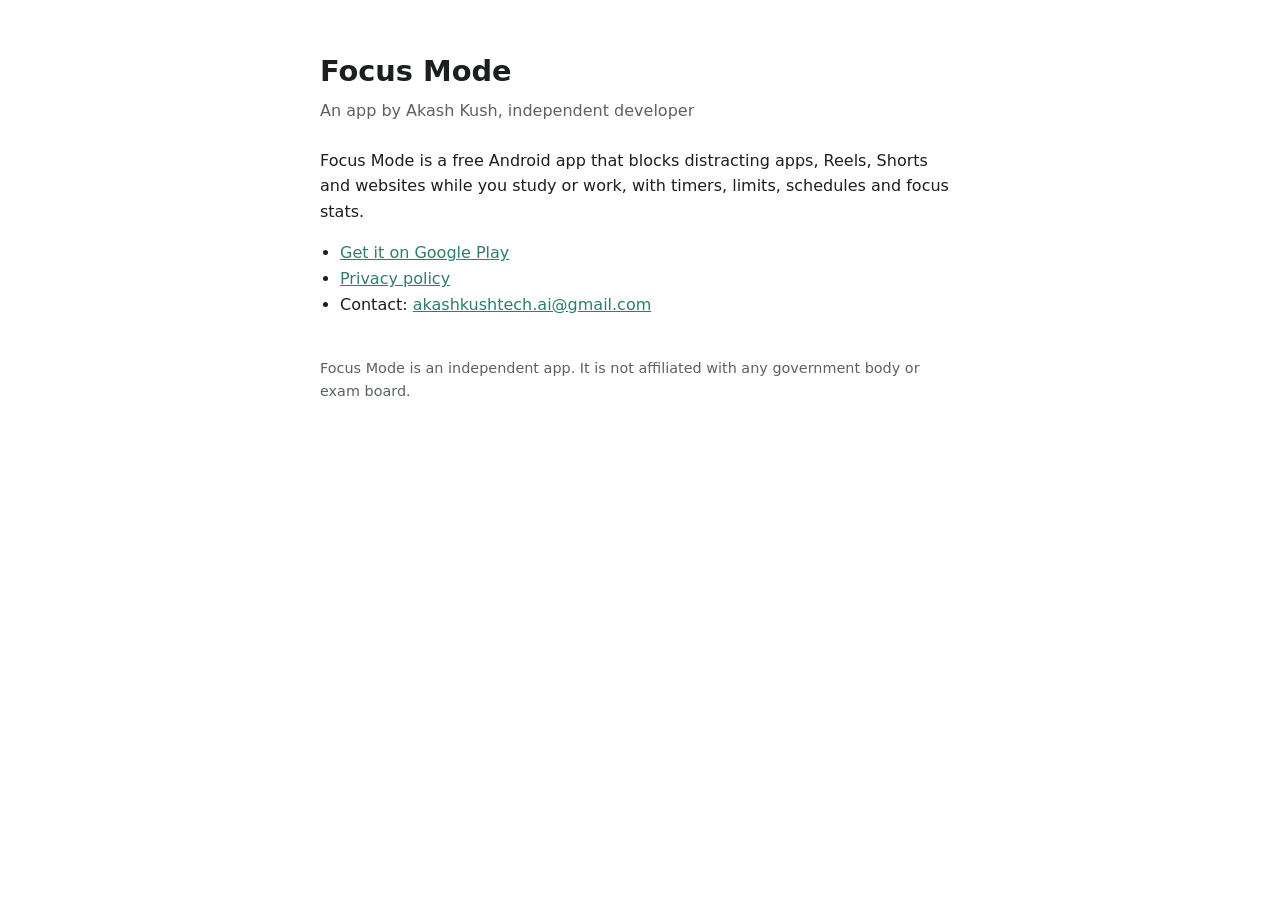
==== index.html @ f036441a "Developer site with app-ads.txt for AdMob Co-Authored-By: Claude Opus 5.5 <noreply@anthropic.com>" ====
<!doctype html>
<html lang="en">
<head>
  <meta charset="utf-8">
  <meta name="viewport" content="width=device-width, initial-scale=1">
  <title>Focus Mode by Akash Kush</title>
  <style>
    :root { color-scheme: light dark; --bg: #ffffff; --fg: #1b1f1e; --muted: #5a6361; --accent: #2f7d6d; }
    @media (prefers-color-scheme: dark) { :root { --bg: #111615; --fg: #e3e8e6; --muted: #9aa5a2; --accent: #84d6c3; } }
    body { margin: 0; background: var(--bg); color: var(--fg); font: 16px/1.6 system-ui, -apple-system, "Segoe UI", Roboto, sans-serif; }
    main { max-width: 640px; margin: 0 auto; padding: 48px 16px; }
    h1 { margin: 0 0 4px; font-size: 1.8rem; }
    p.by { margin: 0 0 24px; color: var(--muted); }
    a { color: var(--accent); }
    ul { padding-left: 20px; }
    footer { margin-top: 40px; font-size: 0.9rem; color: var(--muted); }
  </style>
</head>
<body>
  <main>
    <h1>Focus Mode</h1>
    <p class="by">An app by Akash Kush, independent developer</p>
    <p>Focus Mode is a free Android app that blocks distracting apps, Reels, Shorts and websites while you study or work, with timers, limits, schedules and focus stats.</p>
    <ul>
      <li><a href="https://play.google.com/store/apps/details?id=com.akashkush.focusmode">Get it on Google Play</a></li>
      <li><a href="https://tech-akashkush.github.io/focus-mode-privacy/">Privacy policy</a></li>
      <li>Contact: <a href="mailto:akashkushtech.ai@gmail.com">akashkushtech.ai@gmail.com</a></li>
    </ul>
    <footer>Focus Mode is an independent app. It is not affiliated with any government body or exam board.</footer>
  </main>
</body>
</html>
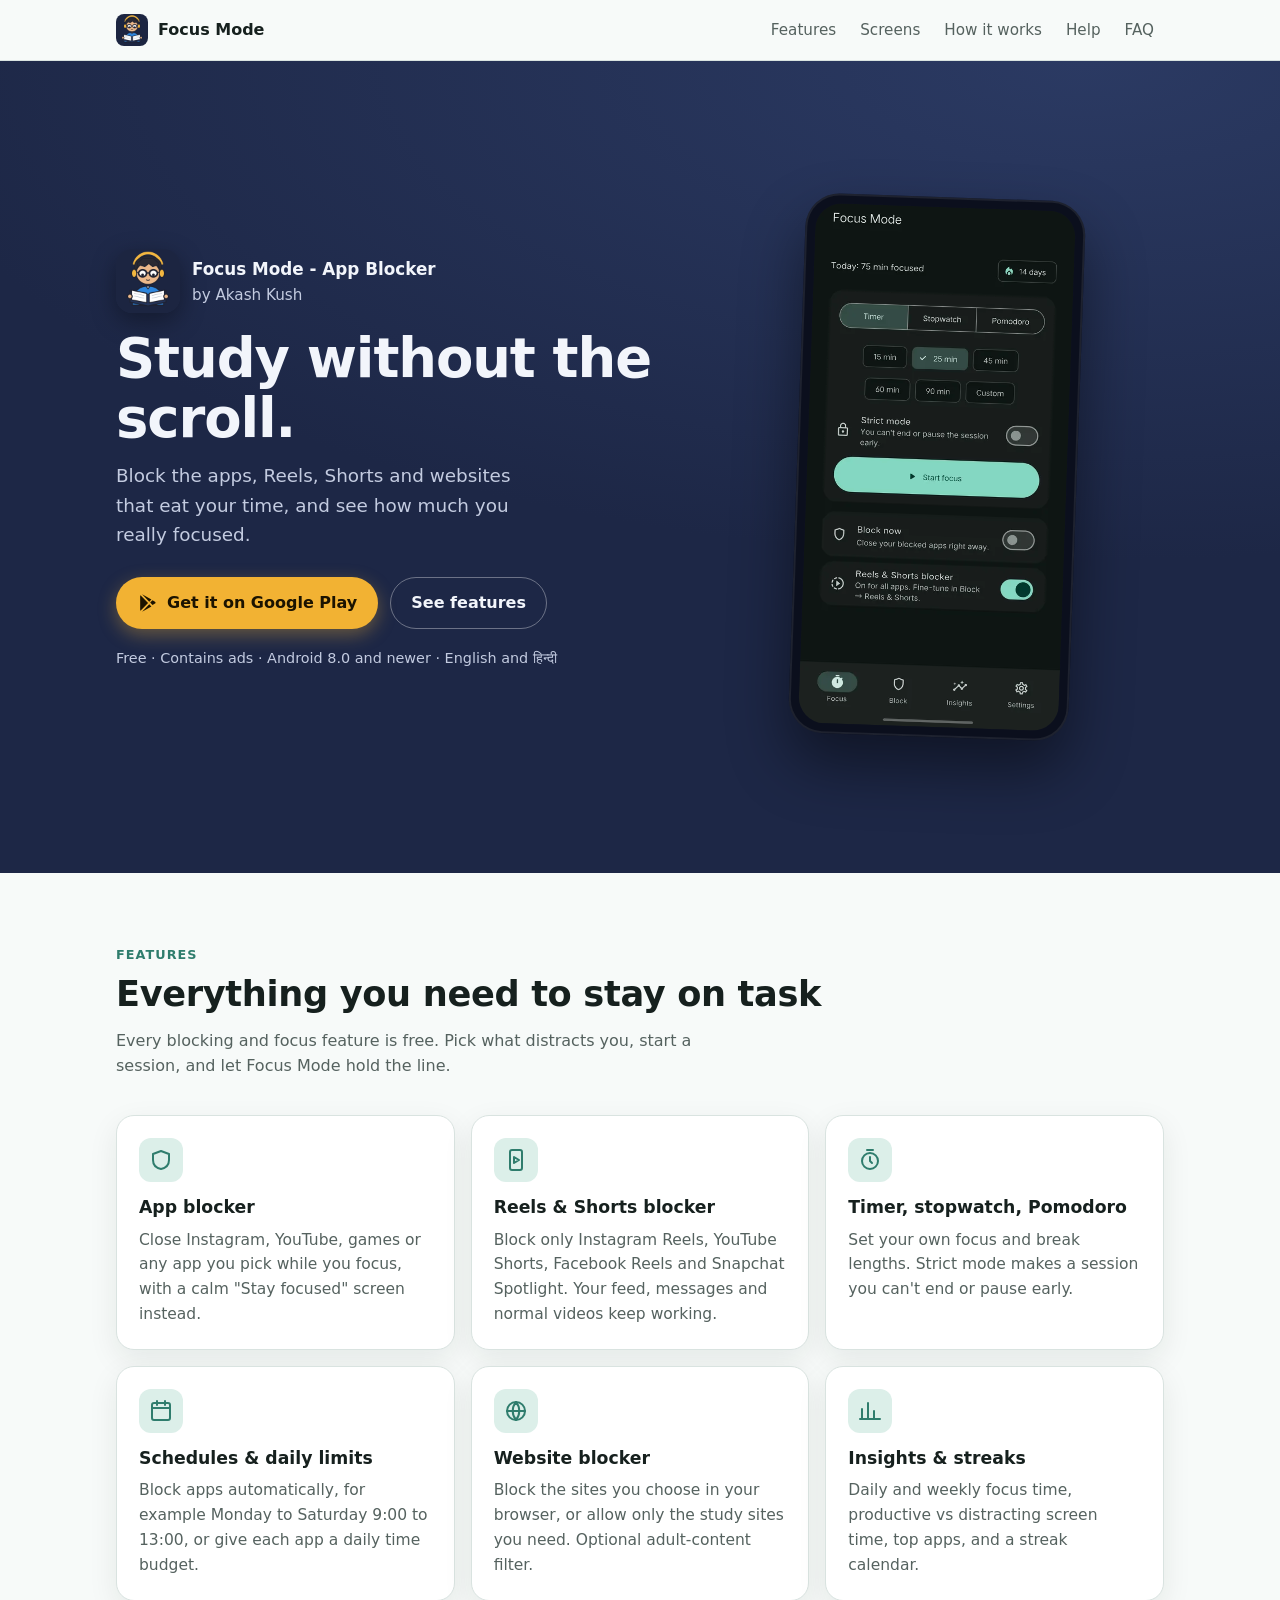
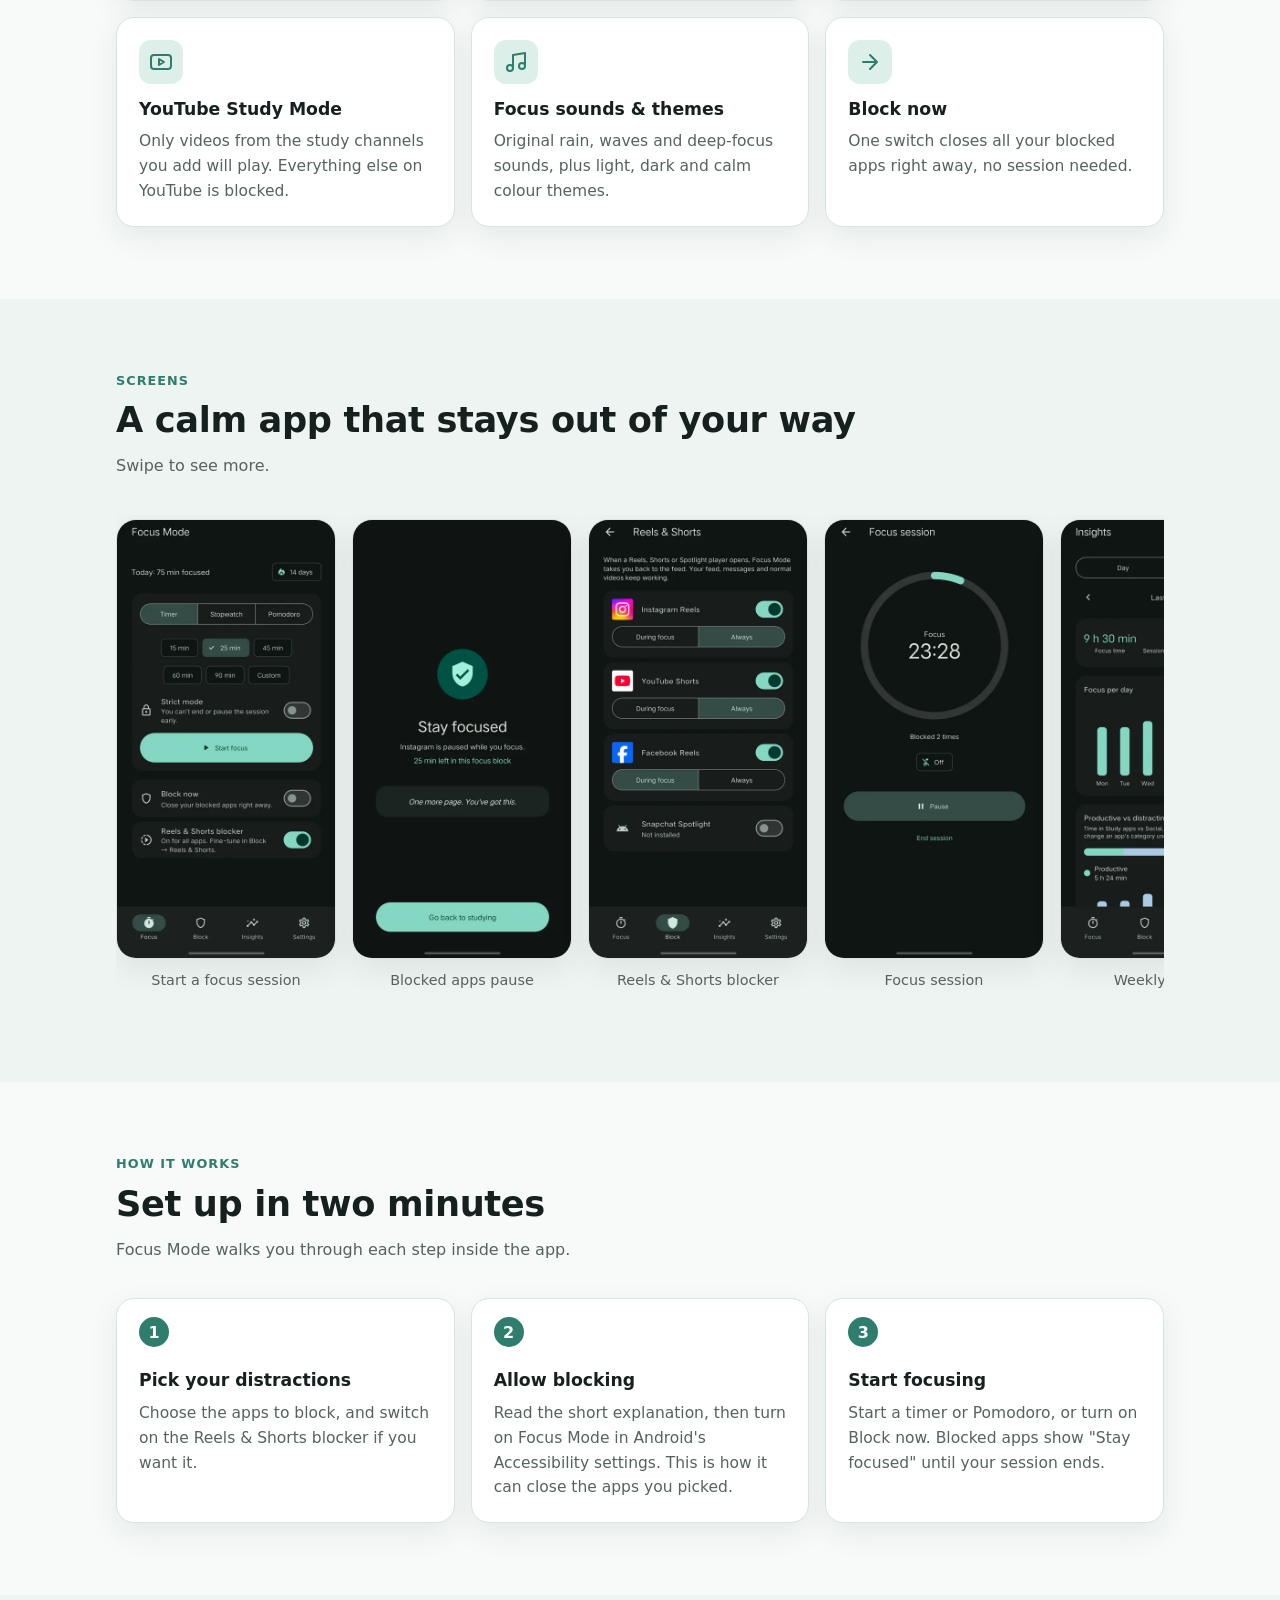
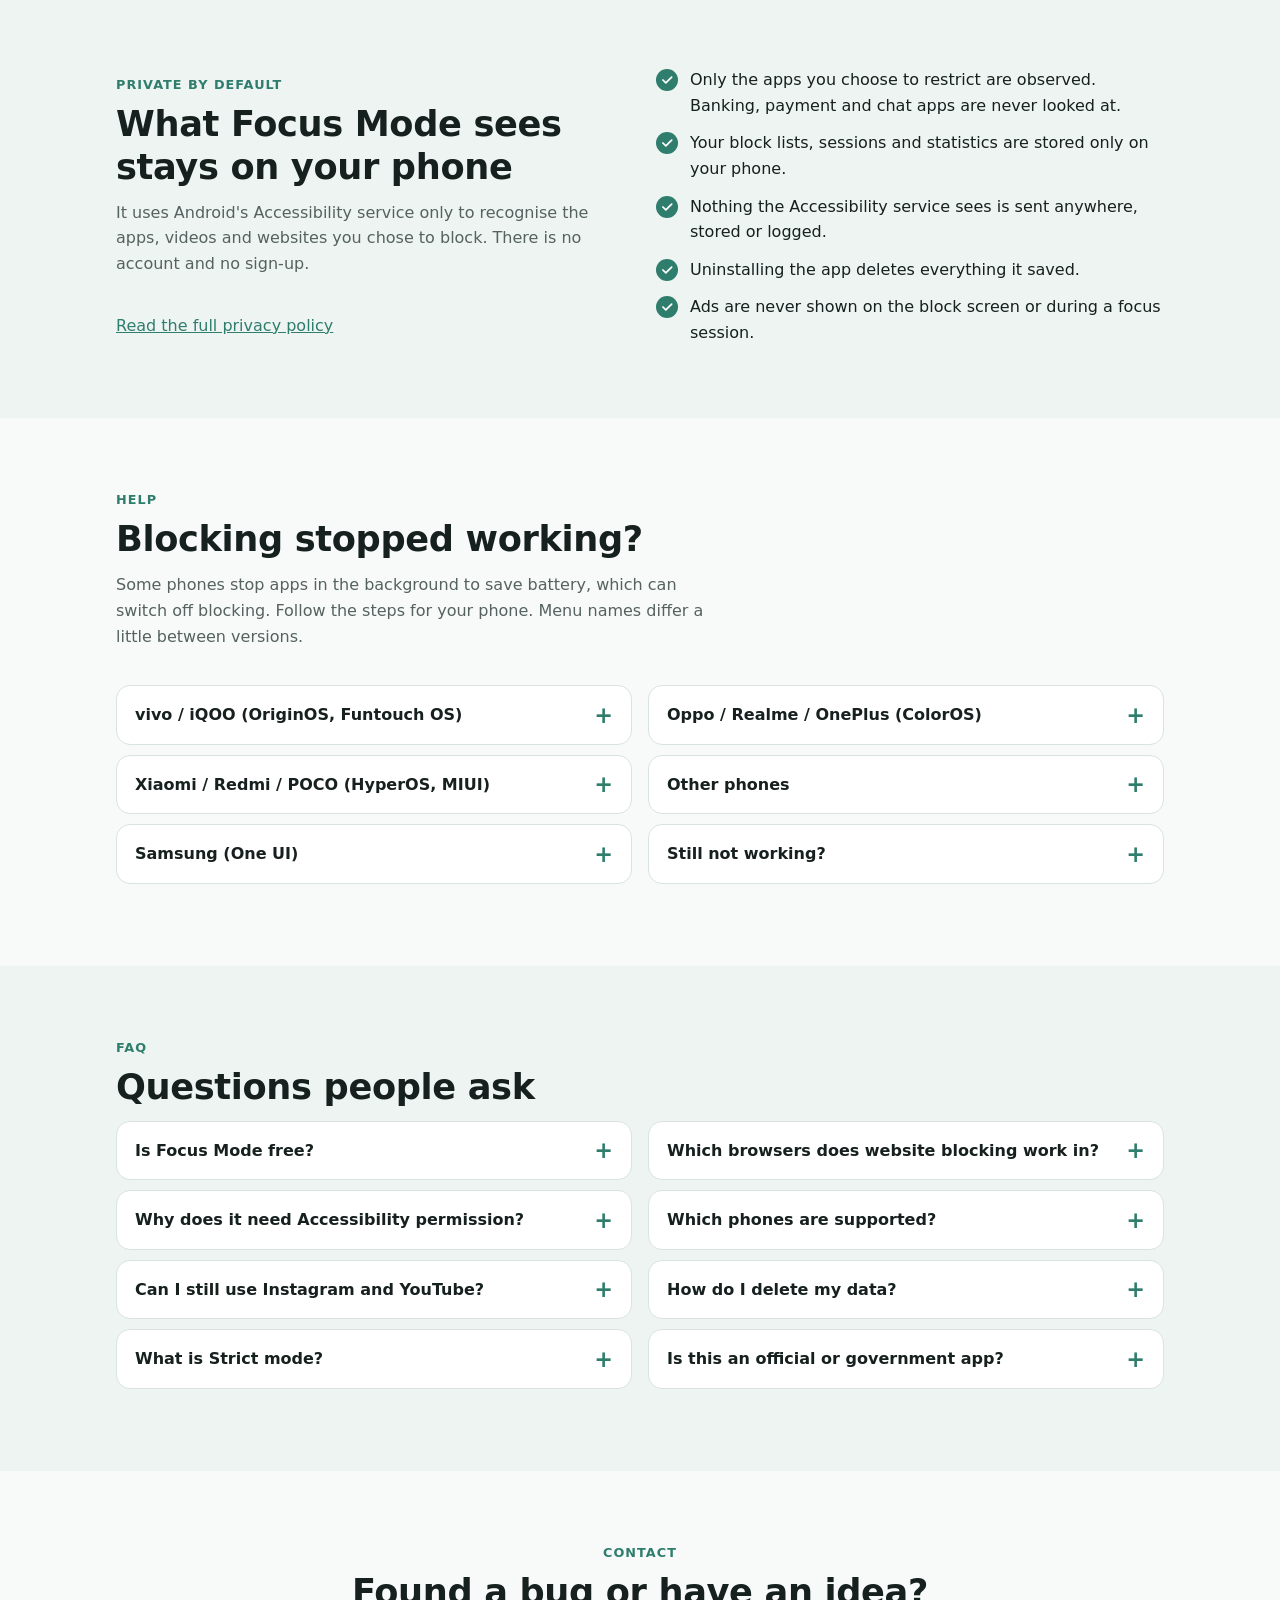
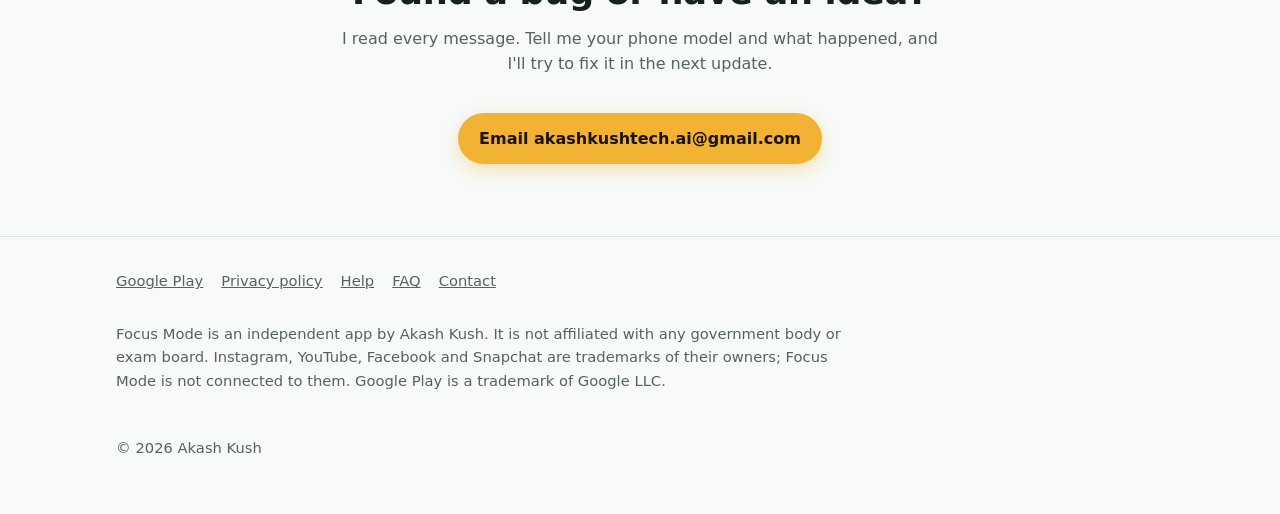
==== commit 9b7b8644: "Full Focus Mode website: features, screenshots, setup, help by phone brand, FAQ, contact, 404, sitem" ====
--- a/index.html
+++ b/index.html
@@ -3,30 +3,301 @@
 <head>
   <meta charset="utf-8">
   <meta name="viewport" content="width=device-width, initial-scale=1">
-  <title>Focus Mode by Akash Kush</title>
-  <style>
-    :root { color-scheme: light dark; --bg: #ffffff; --fg: #1b1f1e; --muted: #5a6361; --accent: #2f7d6d; }
-    @media (prefers-color-scheme: dark) { :root { --bg: #111615; --fg: #e3e8e6; --muted: #9aa5a2; --accent: #84d6c3; } }
-    body { margin: 0; background: var(--bg); color: var(--fg); font: 16px/1.6 system-ui, -apple-system, "Segoe UI", Roboto, sans-serif; }
-    main { max-width: 640px; margin: 0 auto; padding: 48px 16px; }
-    h1 { margin: 0 0 4px; font-size: 1.8rem; }
-    p.by { margin: 0 0 24px; color: var(--muted); }
-    a { color: var(--accent); }
-    ul { padding-left: 20px; }
-    footer { margin-top: 40px; font-size: 0.9rem; color: var(--muted); }
-  </style>
+  <title>Focus Mode - App Blocker | Study without the scroll</title>
+  <meta name="description" content="Focus Mode is a free Android app that blocks distracting apps, Reels, Shorts and websites while you study, with timers, Pomodoro, daily limits, schedules and focus stats.">
+  <meta name="theme-color" content="#1d2746">
+  <link rel="canonical" href="https://tech-akashkush.github.io/">
+  <link rel="icon" type="image/png" sizes="32x32" href="img/icon-32.png">
+  <link rel="icon" type="image/png" sizes="192x192" href="img/icon-192.png">
+  <link rel="apple-touch-icon" href="img/icon-192.png">
+  <meta property="og:type" content="website">
+  <meta property="og:title" content="Focus Mode - App Blocker">
+  <meta property="og:description" content="Block Reels, Shorts and distracting apps while you study. Free, with timers, limits and stats.">
+  <meta property="og:image" content="https://tech-akashkush.github.io/img/og.jpg">
+  <meta property="og:url" content="https://tech-akashkush.github.io/">
+  <meta name="twitter:card" content="summary_large_image">
+  <link rel="stylesheet" href="style.css">
+  <script type="application/ld+json">
+  {
+    "@context": "https://schema.org",
+    "@type": "SoftwareApplication",
+    "name": "Focus Mode - App Blocker",
+    "operatingSystem": "Android 8.0 or later",
+    "applicationCategory": "ProductivityApplication",
+    "offers": { "@type": "Offer", "price": "0", "priceCurrency": "INR" },
+    "author": { "@type": "Person", "name": "Akash Kush" },
+    "url": "https://play.google.com/store/apps/details?id=com.akashkush.focusmode"
+  }
+  </script>
 </head>
 <body>
-  <main>
-    <h1>Focus Mode</h1>
-    <p class="by">An app by Akash Kush, independent developer</p>
-    <p>Focus Mode is a free Android app that blocks distracting apps, Reels, Shorts and websites while you study or work, with timers, limits, schedules and focus stats.</p>
-    <ul>
-      <li><a href="https://play.google.com/store/apps/details?id=com.akashkush.focusmode">Get it on Google Play</a></li>
-      <li><a href="https://tech-akashkush.github.io/focus-mode-privacy/">Privacy policy</a></li>
-      <li>Contact: <a href="mailto:akashkushtech.ai@gmail.com">akashkushtech.ai@gmail.com</a></li>
-    </ul>
-    <footer>Focus Mode is an independent app. It is not affiliated with any government body or exam board.</footer>
+  <header class="site-header">
+    <div class="wrap">
+      <a class="brand" href="#top"><img src="img/icon-96.png" alt="" width="32" height="32">Focus Mode</a>
+      <nav class="nav" aria-label="Main">
+        <a href="#features">Features</a>
+        <a href="#screens">Screens</a>
+        <a href="#how">How it works</a>
+        <a href="#help">Help</a>
+        <a href="#faq">FAQ</a>
+      </nav>
+    </div>
+  </header>
+
+  <main id="top">
+    <section class="hero">
+      <div class="wrap">
+        <div>
+          <div class="app-id">
+            <img src="img/icon-192.png" alt="Focus Mode app icon" width="64" height="64">
+            <span><strong>Focus Mode - App Blocker</strong>by Akash Kush</span>
+          </div>
+          <h1>Study without the scroll.</h1>
+          <p class="lead">Block the apps, Reels, Shorts and websites that eat your time, and see how much you really focused.</p>
+          <div class="cta">
+            <a class="btn btn-play" href="https://play.google.com/store/apps/details?id=com.akashkush.focusmode">
+              <svg viewBox="0 0 24 24" aria-hidden="true"><path fill="currentColor" d="M4.2 2.6c-.3.3-.4.7-.4 1.2v16.4c0 .5.1.9.4 1.2l9.1-9.4-9.1-9.4zm10.5 10.8 2.6 2.7-11.2 6.4 8.6-9.1zm0-2.8L6.1 1.5l11.2 6.4-2.6 2.7zm3.9-1.9 3 1.7c.9.5.9 1.8 0 2.3l-3 1.7-2.8-2.9 2.8-2.8z"/></svg>
+              Get it on Google Play
+            </a>
+            <a class="btn btn-ghost" href="#features">See features</a>
+          </div>
+          <p class="meta">Free · Contains ads · Android 8.0 and newer · English and हिन्दी</p>
+        </div>
+        <div class="phone">
+          <img src="img/01_home.webp" alt="Focus Mode home screen with timer, strict mode and Reels blocker" width="480" height="960">
+        </div>
+      </div>
+    </section>
+
+    <section id="features">
+      <div class="wrap">
+        <p class="eyebrow">Features</p>
+        <h2>Everything you need to stay on task</h2>
+        <p class="section-intro">Every blocking and focus feature is free. Pick what distracts you, start a session, and let Focus Mode hold the line.</p>
+        <div class="grid">
+          <article class="card">
+            <div class="icon-badge"><svg viewBox="0 0 24 24" fill="none" stroke="currentColor" stroke-width="2" stroke-linecap="round" stroke-linejoin="round" aria-hidden="true"><path d="M12 3l8 3v6c0 5-3.5 8-8 9-4.5-1-8-4-8-9V6z"/></svg></div>
+            <h3>App blocker</h3>
+            <p>Close Instagram, YouTube, games or any app you pick while you focus, with a calm "Stay focused" screen instead.</p>
+          </article>
+          <article class="card">
+            <div class="icon-badge"><svg viewBox="0 0 24 24" fill="none" stroke="currentColor" stroke-width="2" stroke-linecap="round" stroke-linejoin="round" aria-hidden="true"><rect x="6" y="2" width="12" height="20" rx="2"/><path d="M10 9l5 3-5 3z"/></svg></div>
+            <h3>Reels &amp; Shorts blocker</h3>
+            <p>Block only Instagram Reels, YouTube Shorts, Facebook Reels and Snapchat Spotlight. Your feed, messages and normal videos keep working.</p>
+          </article>
+          <article class="card">
+            <div class="icon-badge"><svg viewBox="0 0 24 24" fill="none" stroke="currentColor" stroke-width="2" stroke-linecap="round" stroke-linejoin="round" aria-hidden="true"><circle cx="12" cy="13" r="8"/><path d="M12 9v4l2 2M9 2h6"/></svg></div>
+            <h3>Timer, stopwatch, Pomodoro</h3>
+            <p>Set your own focus and break lengths. Strict mode makes a session you can't end or pause early.</p>
+          </article>
+          <article class="card">
+            <div class="icon-badge"><svg viewBox="0 0 24 24" fill="none" stroke="currentColor" stroke-width="2" stroke-linecap="round" stroke-linejoin="round" aria-hidden="true"><rect x="3" y="4" width="18" height="17" rx="2"/><path d="M3 9h18M8 2v4M16 2v4"/></svg></div>
+            <h3>Schedules &amp; daily limits</h3>
+            <p>Block apps automatically, for example Monday to Saturday 9:00 to 13:00, or give each app a daily time budget.</p>
+          </article>
+          <article class="card">
+            <div class="icon-badge"><svg viewBox="0 0 24 24" fill="none" stroke="currentColor" stroke-width="2" stroke-linecap="round" stroke-linejoin="round" aria-hidden="true"><circle cx="12" cy="12" r="9"/><path d="M3 12h18M12 3a14 14 0 010 18M12 3a14 14 0 000 18"/></svg></div>
+            <h3>Website blocker</h3>
+            <p>Block the sites you choose in your browser, or allow only the study sites you need. Optional adult-content filter.</p>
+          </article>
+          <article class="card">
+            <div class="icon-badge"><svg viewBox="0 0 24 24" fill="none" stroke="currentColor" stroke-width="2" stroke-linecap="round" stroke-linejoin="round" aria-hidden="true"><path d="M4 20V10M10 20V4M16 20v-8M22 20H2"/></svg></div>
+            <h3>Insights &amp; streaks</h3>
+            <p>Daily and weekly focus time, productive vs distracting screen time, top apps, and a streak calendar.</p>
+          </article>
+          <article class="card">
+            <div class="icon-badge"><svg viewBox="0 0 24 24" fill="none" stroke="currentColor" stroke-width="2" stroke-linecap="round" stroke-linejoin="round" aria-hidden="true"><rect x="2" y="5" width="20" height="14" rx="3"/><path d="M10 9l5 3-5 3z"/></svg></div>
+            <h3>YouTube Study Mode</h3>
+            <p>Only videos from the study channels you add will play. Everything else on YouTube is blocked.</p>
+          </article>
+          <article class="card">
+            <div class="icon-badge"><svg viewBox="0 0 24 24" fill="none" stroke="currentColor" stroke-width="2" stroke-linecap="round" stroke-linejoin="round" aria-hidden="true"><path d="M9 18V5l12-2v13"/><circle cx="6" cy="18" r="3"/><circle cx="18" cy="16" r="3"/></svg></div>
+            <h3>Focus sounds &amp; themes</h3>
+            <p>Original rain, waves and deep-focus sounds, plus light, dark and calm colour themes.</p>
+          </article>
+          <article class="card">
+            <div class="icon-badge"><svg viewBox="0 0 24 24" fill="none" stroke="currentColor" stroke-width="2" stroke-linecap="round" stroke-linejoin="round" aria-hidden="true"><path d="M5 12h14M12 5l7 7-7 7"/></svg></div>
+            <h3>Block now</h3>
+            <p>One switch closes all your blocked apps right away, no session needed.</p>
+          </article>
+        </div>
+      </div>
+    </section>
+
+    <section id="screens" class="alt">
+      <div class="wrap">
+        <p class="eyebrow">Screens</p>
+        <h2>A calm app that stays out of your way</h2>
+        <p class="section-intro">Swipe to see more.</p>
+        <div class="shots" tabindex="0" aria-label="App screenshots">
+          <figure><img src="img/01_home.webp" alt="Home screen" loading="lazy" width="480" height="960"><figcaption>Start a focus session</figcaption></figure>
+          <figure><img src="img/02_blocked.webp" alt="Stay focused block screen" loading="lazy" width="480" height="960"><figcaption>Blocked apps pause</figcaption></figure>
+          <figure><img src="img/03_reels.webp" alt="Reels and Shorts settings" loading="lazy" width="480" height="960"><figcaption>Reels &amp; Shorts blocker</figcaption></figure>
+          <figure><img src="img/04_session.webp" alt="Focus session countdown" loading="lazy" width="480" height="960"><figcaption>Focus session</figcaption></figure>
+          <figure><img src="img/05_insights_week.webp" alt="Weekly insights" loading="lazy" width="480" height="960"><figcaption>Weekly insights</figcaption></figure>
+          <figure><img src="img/06_insights_day.webp" alt="Daily insights" loading="lazy" width="480" height="960"><figcaption>Where your time goes</figcaption></figure>
+          <figure><img src="img/07_history.webp" alt="Session history and streak" loading="lazy" width="480" height="960"><figcaption>Streaks &amp; history</figcaption></figure>
+          <figure><img src="img/08_schedules.webp" alt="Weekly schedules" loading="lazy" width="480" height="960"><figcaption>Schedules</figcaption></figure>
+        </div>
+      </div>
+    </section>
+
+    <section id="how">
+      <div class="wrap">
+        <p class="eyebrow">How it works</p>
+        <h2>Set up in two minutes</h2>
+        <p class="section-intro">Focus Mode walks you through each step inside the app.</p>
+        <div class="steps">
+          <div class="card step"><h3>Pick your distractions</h3><p>Choose the apps to block, and switch on the Reels &amp; Shorts blocker if you want it.</p></div>
+          <div class="card step"><h3>Allow blocking</h3><p>Read the short explanation, then turn on Focus Mode in Android's Accessibility settings. This is how it can close the apps you picked.</p></div>
+          <div class="card step"><h3>Start focusing</h3><p>Start a timer or Pomodoro, or turn on Block now. Blocked apps show "Stay focused" until your session ends.</p></div>
+        </div>
+      </div>
+    </section>
+
+    <section class="alt" id="privacy">
+      <div class="wrap privacy-band">
+        <div>
+          <p class="eyebrow">Private by default</p>
+          <h2>What Focus Mode sees stays on your phone</h2>
+          <p class="section-intro">It uses Android's Accessibility service only to recognise the apps, videos and websites you chose to block. There is no account and no sign-up.</p>
+          <a href="https://tech-akashkush.github.io/focus-mode-privacy/">Read the full privacy policy</a>
+        </div>
+        <ul class="checks">
+          <li>Only the apps you choose to restrict are observed. Banking, payment and chat apps are never looked at.</li>
+          <li>Your block lists, sessions and statistics are stored only on your phone.</li>
+          <li>Nothing the Accessibility service sees is sent anywhere, stored or logged.</li>
+          <li>Uninstalling the app deletes everything it saved.</li>
+          <li>Ads are never shown on the block screen or during a focus session.</li>
+        </ul>
+      </div>
+    </section>
+
+    <section id="help">
+      <div class="wrap">
+        <p class="eyebrow">Help</p>
+        <h2>Blocking stopped working?</h2>
+        <p class="section-intro">Some phones stop apps in the background to save battery, which can switch off blocking. Follow the steps for your phone. Menu names differ a little between versions.</p>
+        <div class="two-col">
+          <div>
+            <details>
+              <summary>vivo / iQOO (OriginOS, Funtouch OS)</summary>
+              <div class="body"><ol>
+                <li>In Battery, open Background power consumption management and allow Focus Mode.</li>
+                <li>Turn on Autostart for Focus Mode (i Manager or Permissions).</li>
+                <li>Open Recent apps and lock Focus Mode.</li>
+              </ol></div>
+            </details>
+            <details>
+              <summary>Xiaomi / Redmi / POCO (HyperOS, MIUI)</summary>
+              <div class="body"><ol>
+                <li>Turn on Autostart for Focus Mode.</li>
+                <li>In Focus Mode's app settings, set Battery saver to "No restrictions".</li>
+                <li>Open Recent apps, then hold Focus Mode and lock it.</li>
+              </ol></div>
+            </details>
+            <details>
+              <summary>Samsung (One UI)</summary>
+              <div class="body"><ol>
+                <li>In Focus Mode's app settings, set Battery to "Unrestricted".</li>
+                <li>In Battery and device care, make sure Focus Mode isn't in Sleeping apps or Deep sleeping apps.</li>
+              </ol></div>
+            </details>
+          </div>
+          <div>
+            <details>
+              <summary>Oppo / Realme / OnePlus (ColorOS)</summary>
+              <div class="body"><ol>
+                <li>Allow Auto launch (Auto startup) for Focus Mode.</li>
+                <li>In Battery, allow background activity for Focus Mode.</li>
+                <li>Open Recent apps and lock Focus Mode.</li>
+              </ol></div>
+            </details>
+            <details>
+              <summary>Other phones</summary>
+              <div class="body"><ol>
+                <li>In Focus Mode's app settings, set Battery to "Unrestricted" or "Don't optimize".</li>
+                <li>If your phone has an autostart or background app manager, allow Focus Mode there.</li>
+              </ol></div>
+            </details>
+            <details>
+              <summary>Still not working?</summary>
+              <div class="body"><p>Open Focus Mode → Settings → Permissions. If Accessibility shows as off or stopped, switch Focus Mode off and on again in Android's Accessibility settings. If it still doesn't work, <a href="mailto:akashkushtech.ai@gmail.com?subject=Focus%20Mode%20help">email me</a> with your phone model and Android version.</p></div>
+            </details>
+          </div>
+        </div>
+      </div>
+    </section>
+
+    <section id="faq" class="alt">
+      <div class="wrap">
+        <p class="eyebrow">FAQ</p>
+        <h2>Questions people ask</h2>
+        <div class="two-col">
+          <div>
+            <details>
+              <summary>Is Focus Mode free?</summary>
+              <div class="body"><p>Yes. Every blocking and focus feature is free. Small ads keep it that way, and they never appear while you focus or on the block screen. Extra colour themes and sounds can be unlocked for 7 days by watching an optional short ad.</p></div>
+            </details>
+            <details>
+              <summary>Why does it need Accessibility permission?</summary>
+              <div class="body"><p>Android only lets an app close other apps, Reels or websites through the Accessibility service. Focus Mode uses it only for the apps you choose to block, and nothing it sees leaves your phone. The app explains this on a full screen before asking.</p></div>
+            </details>
+            <details>
+              <summary>Can I still use Instagram and YouTube?</summary>
+              <div class="body"><p>Yes. With the Reels &amp; Shorts blocker, only the short-video player is blocked. Your feed, messages and normal videos keep working. You can also block a whole app only during your focus sessions.</p></div>
+            </details>
+            <details>
+              <summary>What is Strict mode?</summary>
+              <div class="body"><p>A strict session can't be ended or paused early, so you can't give in to a distraction halfway. Use it on days you really need it.</p></div>
+            </details>
+          </div>
+          <div>
+            <details>
+              <summary>Which browsers does website blocking work in?</summary>
+              <div class="body"><p>It is tested in Chrome and also supports other popular Android browsers. If a site isn't blocked in your browser, please let me know.</p></div>
+            </details>
+            <details>
+              <summary>Which phones are supported?</summary>
+              <div class="body"><p>Android phones with Android 8.0 or newer. There is no iPhone version.</p></div>
+            </details>
+            <details>
+              <summary>How do I delete my data?</summary>
+              <div class="body"><p>Everything is stored on your phone only. Uninstalling Focus Mode deletes all of it. There is no account to close.</p></div>
+            </details>
+            <details>
+              <summary>Is this an official or government app?</summary>
+              <div class="body"><p>No. Focus Mode is an independent app made by Akash Kush. It is not affiliated with any government body, exam board or other organisation, and it does not provide government or exam information.</p></div>
+            </details>
+          </div>
+        </div>
+      </div>
+    </section>
+
+    <section class="contact" id="contact">
+      <div class="wrap">
+        <p class="eyebrow">Contact</p>
+        <h2>Found a bug or have an idea?</h2>
+        <p class="section-intro">I read every message. Tell me your phone model and what happened, and I'll try to fix it in the next update.</p>
+        <div class="cta" style="justify-content:center">
+          <a class="btn btn-play" href="mailto:akashkushtech.ai@gmail.com?subject=Focus%20Mode">Email akashkushtech.ai@gmail.com</a>
+        </div>
+      </div>
+    </section>
   </main>
+
+  <footer class="site-footer">
+    <div class="wrap">
+      <nav aria-label="Footer">
+        <a href="https://play.google.com/store/apps/details?id=com.akashkush.focusmode">Google Play</a>
+        <a href="https://tech-akashkush.github.io/focus-mode-privacy/">Privacy policy</a>
+        <a href="#help">Help</a>
+        <a href="#faq">FAQ</a>
+        <a href="mailto:akashkushtech.ai@gmail.com">Contact</a>
+      </nav>
+      <p class="disclaimer">Focus Mode is an independent app by Akash Kush. It is not affiliated with any government body or exam board. Instagram, YouTube, Facebook and Snapchat are trademarks of their owners; Focus Mode is not connected to them. Google Play is a trademark of Google LLC.</p>
+      <p>© 2026 Akash Kush</p>
+    </div>
+  </footer>
 </body>
 </html>
--- a/style.css
+++ b/style.css
@@ -0,0 +1,182 @@
+:root {
+  --bg: #f7faf9;
+  --surface: #ffffff;
+  --surface-2: #eef4f2;
+  --fg: #16201e;
+  --muted: #55625f;
+  --line: #d9e3e0;
+  --accent: #2f7d6d;
+  --accent-ink: #ffffff;
+  --accent-soft: #dcefe9;
+  --hero-1: #1d2746;
+  --hero-2: #2b3a63;
+  --hero-fg: #f2f5fb;
+  --hero-muted: #c3cbe0;
+  --gold: #f2b233;
+  --radius: 18px;
+  --shadow: 0 10px 30px rgba(16, 32, 30, 0.08);
+}
+
+@media (prefers-color-scheme: dark) {
+  :root {
+    --bg: #0f1413;
+    --surface: #161d1b;
+    --surface-2: #1c2523;
+    --fg: #e4ebe9;
+    --muted: #9caba7;
+    --line: #2a3532;
+    --accent: #84d6c3;
+    --accent-ink: #062a22;
+    --accent-soft: #1f3a34;
+    --hero-1: #121a33;
+    --hero-2: #1d2746;
+    --shadow: 0 10px 30px rgba(0, 0, 0, 0.35);
+  }
+}
+
+* { box-sizing: border-box; }
+html { scroll-behavior: smooth; scroll-padding-top: 72px; }
+body {
+  margin: 0;
+  background: var(--bg);
+  color: var(--fg);
+  font: 16px/1.6 "Inter", system-ui, -apple-system, "Segoe UI", Roboto, "Noto Sans", "Noto Sans Devanagari", sans-serif;
+  -webkit-font-smoothing: antialiased;
+}
+img { max-width: 100%; height: auto; display: block; }
+a { color: var(--accent); }
+.wrap { max-width: 1080px; margin: 0 auto; padding: 0 16px; }
+
+/* Header */
+.site-header {
+  position: sticky; top: 0; z-index: 10;
+  background: color-mix(in srgb, var(--bg) 88%, transparent);
+  backdrop-filter: saturate(160%) blur(10px);
+  border-bottom: 1px solid var(--line);
+}
+.site-header .wrap { display: flex; align-items: center; gap: 16px; height: 60px; }
+.brand { display: flex; align-items: center; gap: 10px; font-weight: 700; color: var(--fg); text-decoration: none; }
+.brand img { width: 32px; height: 32px; border-radius: 8px; }
+.nav { margin-left: auto; display: flex; gap: 4px; }
+.nav a { color: var(--muted); text-decoration: none; padding: 8px 10px; border-radius: 10px; font-size: 0.95rem; }
+.nav a:hover { color: var(--fg); background: var(--surface-2); }
+@media (max-width: 760px) { .nav { display: none; } }
+
+/* Buttons */
+.btn {
+  display: inline-flex; align-items: center; gap: 10px;
+  padding: 12px 20px; border-radius: 999px; font-weight: 600; text-decoration: none;
+  border: 1px solid transparent; transition: transform .15s ease, box-shadow .15s ease;
+}
+.btn:hover { transform: translateY(-1px); }
+.btn-play { background: var(--gold); color: #1b1300; box-shadow: 0 6px 18px rgba(242, 178, 51, 0.35); }
+.btn-ghost { color: var(--hero-fg); border-color: rgba(255,255,255,.35); }
+.btn svg { width: 20px; height: 20px; flex: none; }
+
+/* Hero */
+.hero {
+  background: radial-gradient(1200px 500px at 85% 0%, var(--hero-2), var(--hero-1));
+  color: var(--hero-fg);
+  overflow: hidden;
+}
+.hero .wrap { display: grid; grid-template-columns: 1.1fr 0.9fr; gap: 40px; align-items: center; padding-top: 64px; padding-bottom: 64px; }
+.hero h1 { font-size: clamp(2.2rem, 5vw, 3.4rem); line-height: 1.1; margin: 16px 0 12px; letter-spacing: -0.02em; }
+.hero p.lead { font-size: 1.15rem; color: var(--hero-muted); margin: 0 0 28px; max-width: 34ch; }
+.hero .app-id { display: flex; align-items: center; gap: 12px; }
+.hero .app-id img { width: 64px; height: 64px; border-radius: 16px; box-shadow: 0 8px 24px rgba(0,0,0,.35); }
+.hero .app-id span { font-size: .95rem; color: var(--hero-muted); }
+.hero .app-id strong { display: block; color: var(--hero-fg); font-size: 1.05rem; }
+.cta { display: flex; flex-wrap: wrap; gap: 12px; }
+.meta { margin-top: 18px; font-size: .9rem; color: var(--hero-muted); }
+.phone {
+  justify-self: center; width: min(280px, 70vw); border-radius: 34px; padding: 10px;
+  background: #0b0f1d; box-shadow: 0 30px 60px rgba(0,0,0,.45), inset 0 0 0 2px rgba(255,255,255,.08);
+  transform: rotate(2deg);
+}
+.phone img { border-radius: 26px; }
+@media (max-width: 760px) {
+  .hero .wrap { grid-template-columns: 1fr; padding-top: 40px; padding-bottom: 48px; }
+  .phone { transform: none; width: min(240px, 66vw); }
+}
+
+/* Sections */
+section { padding: 72px 0; }
+section.alt { background: var(--surface-2); }
+.eyebrow { color: var(--accent); font-weight: 700; letter-spacing: .08em; text-transform: uppercase; font-size: .8rem; margin: 0 0 8px; }
+h2 { font-size: clamp(1.6rem, 3.4vw, 2.2rem); line-height: 1.2; margin: 0 0 12px; letter-spacing: -0.01em; }
+.section-intro { color: var(--muted); max-width: 60ch; margin: 0 0 36px; }
+
+.grid { display: grid; gap: 16px; grid-template-columns: repeat(3, 1fr); }
+@media (max-width: 900px) { .grid { grid-template-columns: repeat(2, 1fr); } }
+@media (max-width: 560px) { .grid { grid-template-columns: 1fr; } }
+.card {
+  background: var(--surface); border: 1px solid var(--line); border-radius: var(--radius);
+  padding: 22px; box-shadow: var(--shadow);
+}
+.card h3 { margin: 12px 0 6px; font-size: 1.08rem; }
+.card p { margin: 0; color: var(--muted); font-size: .97rem; }
+.icon-badge {
+  width: 44px; height: 44px; border-radius: 12px; display: grid; place-items: center;
+  background: var(--accent-soft); color: var(--accent);
+}
+.icon-badge svg { width: 24px; height: 24px; }
+
+/* Screenshots */
+.shots {
+  display: grid; grid-auto-flow: column; grid-auto-columns: 220px; gap: 16px;
+  overflow-x: auto; padding: 4px 4px 18px; scroll-snap-type: x mandatory;
+}
+.shots figure { margin: 0; scroll-snap-align: start; }
+.shots img { border-radius: 20px; border: 1px solid var(--line); box-shadow: var(--shadow); aspect-ratio: 1 / 2; object-fit: cover; }
+.shots figcaption { text-align: center; color: var(--muted); font-size: .9rem; margin-top: 10px; }
+
+/* Steps */
+.steps { display: grid; grid-template-columns: repeat(3, 1fr); gap: 16px; counter-reset: step; }
+@media (max-width: 760px) { .steps { grid-template-columns: 1fr; } }
+.step { position: relative; padding-top: 56px; }
+.step::before {
+  counter-increment: step; content: counter(step);
+  position: absolute; top: 18px; left: 22px; width: 30px; height: 30px; border-radius: 50%;
+  display: grid; place-items: center; font-weight: 700; background: var(--accent); color: var(--accent-ink);
+}
+
+/* Privacy band */
+.privacy-band { display: grid; grid-template-columns: 1fr 1fr; gap: 32px; align-items: center; }
+@media (max-width: 760px) { .privacy-band { grid-template-columns: 1fr; } }
+.checks { list-style: none; padding: 0; margin: 0; display: grid; gap: 12px; }
+.checks li { display: flex; gap: 12px; align-items: flex-start; }
+.checks li::before {
+  content: ""; flex: none; width: 22px; height: 22px; margin-top: 2px; border-radius: 50%;
+  background: var(--accent) url("data:image/svg+xml,%3Csvg xmlns='http://www.w3.org/2000/svg' viewBox='0 0 24 24' fill='none' stroke='white' stroke-width='3' stroke-linecap='round' stroke-linejoin='round'%3E%3Cpath d='M5 12l5 5L20 7'/%3E%3C/svg%3E") center / 14px no-repeat;
+}
+@media (prefers-color-scheme: dark) {
+  .checks li::before { background-image: url("data:image/svg+xml,%3Csvg xmlns='http://www.w3.org/2000/svg' viewBox='0 0 24 24' fill='none' stroke='%23062a22' stroke-width='3' stroke-linecap='round' stroke-linejoin='round'%3E%3Cpath d='M5 12l5 5L20 7'/%3E%3C/svg%3E"); }
+}
+
+/* Details (help + FAQ) */
+details {
+  background: var(--surface); border: 1px solid var(--line); border-radius: 14px;
+  padding: 0 18px; margin-bottom: 10px;
+}
+details summary {
+  cursor: pointer; list-style: none; padding: 16px 0; font-weight: 600;
+  display: flex; justify-content: space-between; gap: 12px; align-items: center;
+}
+details summary::-webkit-details-marker { display: none; }
+details summary::after { content: "+"; font-size: 1.4rem; color: var(--accent); line-height: 1; }
+details[open] summary::after { content: "–"; }
+details .body { padding: 0 0 16px; color: var(--muted); }
+details .body ol, details .body ul { margin: 0; padding-left: 20px; }
+.two-col { display: grid; grid-template-columns: 1fr 1fr; gap: 0 16px; }
+@media (max-width: 760px) { .two-col { grid-template-columns: 1fr; } }
+
+/* Contact */
+.contact { text-align: center; }
+.contact .section-intro { margin-left: auto; margin-right: auto; }
+
+/* Footer */
+.site-footer { border-top: 1px solid var(--line); padding: 32px 0 40px; color: var(--muted); font-size: .92rem; }
+.site-footer .wrap { display: grid; gap: 14px; }
+.site-footer nav { display: flex; flex-wrap: wrap; gap: 6px 18px; }
+.site-footer a { color: var(--muted); }
+.disclaimer { max-width: 80ch; }
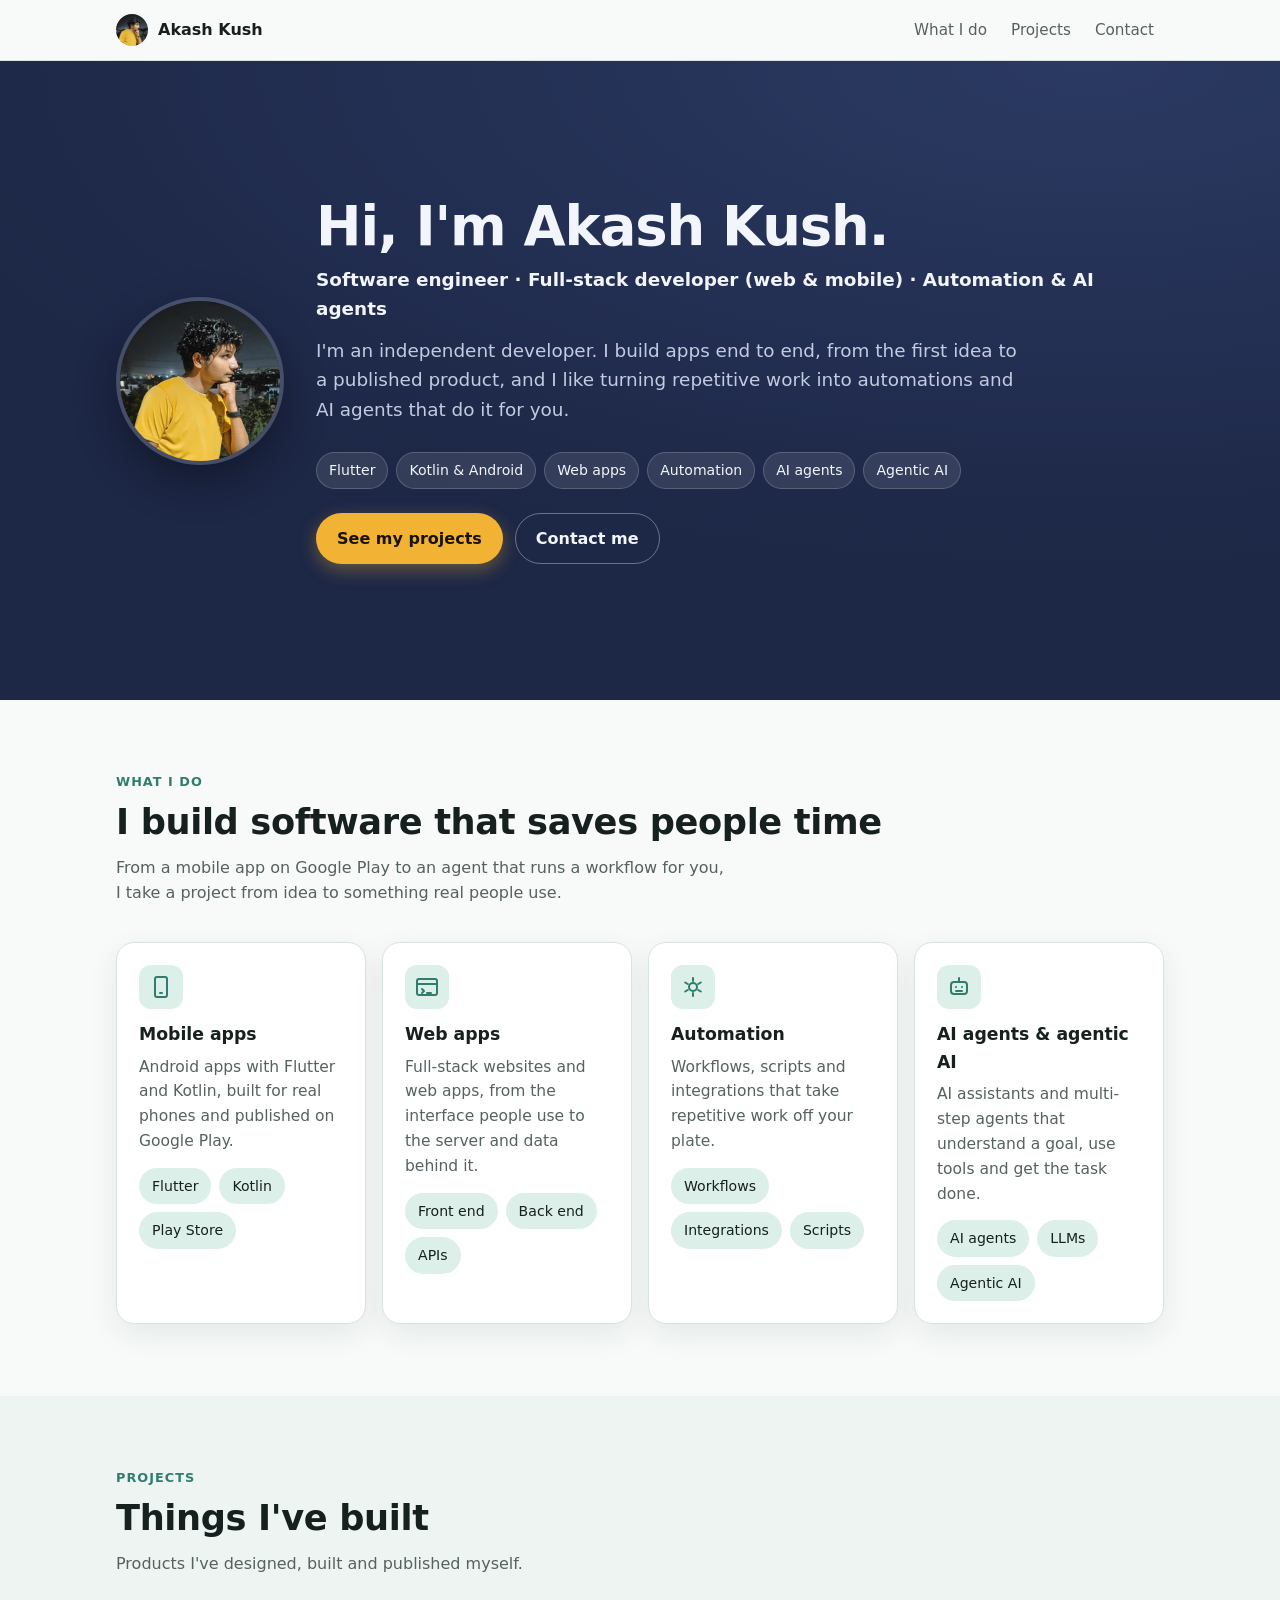
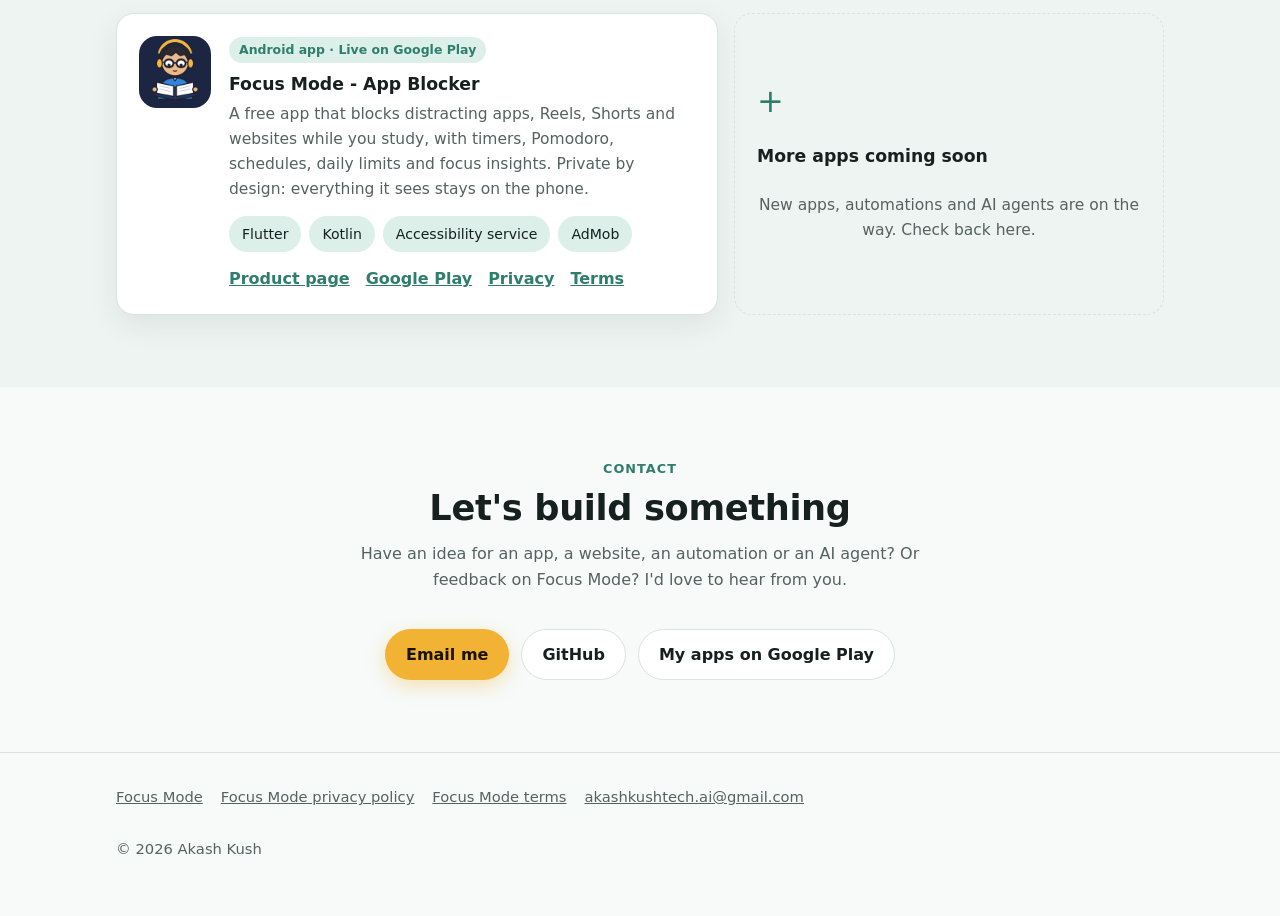
==== commit b116b979: "Portfolio home for Akash Kush; Focus Mode moves to /focus-mode/ with a Terms of Service page app-ads" ====
--- a/index.html
+++ b/index.html
@@ -3,273 +3,124 @@
 <head>
   <meta charset="utf-8">
   <meta name="viewport" content="width=device-width, initial-scale=1">
-  <title>Focus Mode - App Blocker | Study without the scroll</title>
-  <meta name="description" content="Focus Mode is a free Android app that blocks distracting apps, Reels, Shorts and websites while you study, with timers, Pomodoro, daily limits, schedules and focus stats.">
+  <title>Akash Kush | Software Engineer, Apps, Automation & AI Agents</title>
+  <meta name="description" content="Akash Kush is an independent software engineer building web and mobile apps, automations and AI agents. Maker of Focus Mode, a free app blocker for students.">
   <meta name="theme-color" content="#1d2746">
   <link rel="canonical" href="https://tech-akashkush.github.io/">
-  <link rel="icon" type="image/png" sizes="32x32" href="img/icon-32.png">
-  <link rel="icon" type="image/png" sizes="192x192" href="img/icon-192.png">
-  <link rel="apple-touch-icon" href="img/icon-192.png">
-  <meta property="og:type" content="website">
-  <meta property="og:title" content="Focus Mode - App Blocker">
-  <meta property="og:description" content="Block Reels, Shorts and distracting apps while you study. Free, with timers, limits and stats.">
-  <meta property="og:image" content="https://tech-akashkush.github.io/img/og.jpg">
+  <link rel="icon" type="image/png" sizes="32x32" href="/img/icon-32.png">
+  <link rel="apple-touch-icon" href="/img/akash.webp">
+  <meta property="og:type" content="profile">
+  <meta property="og:title" content="Akash Kush">
+  <meta property="og:description" content="Software engineer building web and mobile apps, automations and AI agents.">
+  <meta property="og:image" content="https://tech-akashkush.github.io/img/akash.webp">
   <meta property="og:url" content="https://tech-akashkush.github.io/">
-  <meta name="twitter:card" content="summary_large_image">
-  <link rel="stylesheet" href="style.css">
+  <link rel="stylesheet" href="/style.css">
   <script type="application/ld+json">
   {
     "@context": "https://schema.org",
-    "@type": "SoftwareApplication",
-    "name": "Focus Mode - App Blocker",
-    "operatingSystem": "Android 8.0 or later",
-    "applicationCategory": "ProductivityApplication",
-    "offers": { "@type": "Offer", "price": "0", "priceCurrency": "INR" },
-    "author": { "@type": "Person", "name": "Akash Kush" },
-    "url": "https://play.google.com/store/apps/details?id=com.akashkush.focusmode"
+    "@type": "Person",
+    "name": "Akash Kush",
+    "jobTitle": "Software Engineer",
+    "url": "https://tech-akashkush.github.io/",
+    "image": "https://tech-akashkush.github.io/img/akash.webp",
+    "sameAs": [
+      "https://github.com/tech-akashkush",
+      "https://play.google.com/store/apps/developer?id=Akash+Kush"
+    ]
   }
   </script>
 </head>
 <body>
   <header class="site-header">
     <div class="wrap">
-      <a class="brand" href="#top"><img src="img/icon-96.png" alt="" width="32" height="32">Focus Mode</a>
+      <a class="brand" href="/"><img src="/img/akash.webp" alt="" width="32" height="32" style="border-radius:50%">Akash Kush</a>
       <nav class="nav" aria-label="Main">
-        <a href="#features">Features</a>
-        <a href="#screens">Screens</a>
-        <a href="#how">How it works</a>
-        <a href="#help">Help</a>
-        <a href="#faq">FAQ</a>
+        <a href="#work">What I do</a>
+        <a href="#projects">Projects</a>
+        <a href="#contact">Contact</a>
       </nav>
     </div>
   </header>
 
   <main id="top">
     <section class="hero">
-      <div class="wrap">
+      <div class="wrap me">
+        <img class="avatar" src="/img/akash.webp" alt="Akash Kush" width="168" height="168">
         <div>
-          <div class="app-id">
-            <img src="img/icon-192.png" alt="Focus Mode app icon" width="64" height="64">
-            <span><strong>Focus Mode - App Blocker</strong>by Akash Kush</span>
+          <h1>Hi, I'm Akash Kush.</h1>
+          <p class="role">Software engineer · Full-stack developer (web &amp; mobile) · Automation &amp; AI agents</p>
+          <p class="lead">I'm an independent developer. I build apps end to end, from the first idea to a published product, and I like turning repetitive work into automations and AI agents that do it for you.</p>
+          <ul class="chips">
+            <li>Flutter</li><li>Kotlin &amp; Android</li><li>Web apps</li><li>Automation</li><li>AI agents</li><li>Agentic AI</li>
+          </ul>
+          <div class="cta">
+            <a class="btn btn-play" href="#projects">See my projects</a>
+            <a class="btn btn-ghost" href="#contact">Contact me</a>
           </div>
-          <h1>Study without the scroll.</h1>
-          <p class="lead">Block the apps, Reels, Shorts and websites that eat your time, and see how much you really focused.</p>
-          <div class="cta">
-            <a class="btn btn-play" href="https://play.google.com/store/apps/details?id=com.akashkush.focusmode">
-              <svg viewBox="0 0 24 24" aria-hidden="true"><path fill="currentColor" d="M4.2 2.6c-.3.3-.4.7-.4 1.2v16.4c0 .5.1.9.4 1.2l9.1-9.4-9.1-9.4zm10.5 10.8 2.6 2.7-11.2 6.4 8.6-9.1zm0-2.8L6.1 1.5l11.2 6.4-2.6 2.7zm3.9-1.9 3 1.7c.9.5.9 1.8 0 2.3l-3 1.7-2.8-2.9 2.8-2.8z"/></svg>
-              Get it on Google Play
-            </a>
-            <a class="btn btn-ghost" href="#features">See features</a>
-          </div>
-          <p class="meta">Free · Contains ads · Android 8.0 and newer · English and हिन्दी</p>
-        </div>
-        <div class="phone">
-          <img src="img/01_home.webp" alt="Focus Mode home screen with timer, strict mode and Reels blocker" width="480" height="960">
         </div>
       </div>
     </section>
 
-    <section id="features">
+    <section id="work">
       <div class="wrap">
-        <p class="eyebrow">Features</p>
-        <h2>Everything you need to stay on task</h2>
-        <p class="section-intro">Every blocking and focus feature is free. Pick what distracts you, start a session, and let Focus Mode hold the line.</p>
-        <div class="grid">
+        <p class="eyebrow">What I do</p>
+        <h2>I build software that saves people time</h2>
+        <p class="section-intro">From a mobile app on Google Play to an agent that runs a workflow for you, I take a project from idea to something real people use.</p>
+        <div class="grid" style="grid-template-columns:repeat(auto-fit,minmax(230px,1fr))">
           <article class="card">
-            <div class="icon-badge"><svg viewBox="0 0 24 24" fill="none" stroke="currentColor" stroke-width="2" stroke-linecap="round" stroke-linejoin="round" aria-hidden="true"><path d="M12 3l8 3v6c0 5-3.5 8-8 9-4.5-1-8-4-8-9V6z"/></svg></div>
-            <h3>App blocker</h3>
-            <p>Close Instagram, YouTube, games or any app you pick while you focus, with a calm "Stay focused" screen instead.</p>
+            <div class="icon-badge"><svg viewBox="0 0 24 24" fill="none" stroke="currentColor" stroke-width="2" stroke-linecap="round" stroke-linejoin="round" aria-hidden="true"><rect x="6" y="2" width="12" height="20" rx="2"/><path d="M11 18h2"/></svg></div>
+            <h3>Mobile apps</h3>
+            <p>Android apps with Flutter and Kotlin, built for real phones and published on Google Play.</p>
+            <ul class="chips"><li>Flutter</li><li>Kotlin</li><li>Play Store</li></ul>
           </article>
           <article class="card">
-            <div class="icon-badge"><svg viewBox="0 0 24 24" fill="none" stroke="currentColor" stroke-width="2" stroke-linecap="round" stroke-linejoin="round" aria-hidden="true"><rect x="6" y="2" width="12" height="20" rx="2"/><path d="M10 9l5 3-5 3z"/></svg></div>
-            <h3>Reels &amp; Shorts blocker</h3>
-            <p>Block only Instagram Reels, YouTube Shorts, Facebook Reels and Snapchat Spotlight. Your feed, messages and normal videos keep working.</p>
+            <div class="icon-badge"><svg viewBox="0 0 24 24" fill="none" stroke="currentColor" stroke-width="2" stroke-linecap="round" stroke-linejoin="round" aria-hidden="true"><rect x="2" y="4" width="20" height="16" rx="2"/><path d="M2 9h20M7 14l2 2-2 2M12 18h4"/></svg></div>
+            <h3>Web apps</h3>
+            <p>Full-stack websites and web apps, from the interface people use to the server and data behind it.</p>
+            <ul class="chips"><li>Front end</li><li>Back end</li><li>APIs</li></ul>
           </article>
           <article class="card">
-            <div class="icon-badge"><svg viewBox="0 0 24 24" fill="none" stroke="currentColor" stroke-width="2" stroke-linecap="round" stroke-linejoin="round" aria-hidden="true"><circle cx="12" cy="13" r="8"/><path d="M12 9v4l2 2M9 2h6"/></svg></div>
-            <h3>Timer, stopwatch, Pomodoro</h3>
-            <p>Set your own focus and break lengths. Strict mode makes a session you can't end or pause early.</p>
+            <div class="icon-badge"><svg viewBox="0 0 24 24" fill="none" stroke="currentColor" stroke-width="2" stroke-linecap="round" stroke-linejoin="round" aria-hidden="true"><path d="M12 3v3M12 18v3M4.2 7.5l2.6 1.5M17.2 15l2.6 1.5M4.2 16.5l2.6-1.5M17.2 9l2.6-1.5"/><circle cx="12" cy="12" r="4"/></svg></div>
+            <h3>Automation</h3>
+            <p>Workflows, scripts and integrations that take repetitive work off your plate.</p>
+            <ul class="chips"><li>Workflows</li><li>Integrations</li><li>Scripts</li></ul>
           </article>
           <article class="card">
-            <div class="icon-badge"><svg viewBox="0 0 24 24" fill="none" stroke="currentColor" stroke-width="2" stroke-linecap="round" stroke-linejoin="round" aria-hidden="true"><rect x="3" y="4" width="18" height="17" rx="2"/><path d="M3 9h18M8 2v4M16 2v4"/></svg></div>
-            <h3>Schedules &amp; daily limits</h3>
-            <p>Block apps automatically, for example Monday to Saturday 9:00 to 13:00, or give each app a daily time budget.</p>
-          </article>
-          <article class="card">
-            <div class="icon-badge"><svg viewBox="0 0 24 24" fill="none" stroke="currentColor" stroke-width="2" stroke-linecap="round" stroke-linejoin="round" aria-hidden="true"><circle cx="12" cy="12" r="9"/><path d="M3 12h18M12 3a14 14 0 010 18M12 3a14 14 0 000 18"/></svg></div>
-            <h3>Website blocker</h3>
-            <p>Block the sites you choose in your browser, or allow only the study sites you need. Optional adult-content filter.</p>
-          </article>
-          <article class="card">
-            <div class="icon-badge"><svg viewBox="0 0 24 24" fill="none" stroke="currentColor" stroke-width="2" stroke-linecap="round" stroke-linejoin="round" aria-hidden="true"><path d="M4 20V10M10 20V4M16 20v-8M22 20H2"/></svg></div>
-            <h3>Insights &amp; streaks</h3>
-            <p>Daily and weekly focus time, productive vs distracting screen time, top apps, and a streak calendar.</p>
-          </article>
-          <article class="card">
-            <div class="icon-badge"><svg viewBox="0 0 24 24" fill="none" stroke="currentColor" stroke-width="2" stroke-linecap="round" stroke-linejoin="round" aria-hidden="true"><rect x="2" y="5" width="20" height="14" rx="3"/><path d="M10 9l5 3-5 3z"/></svg></div>
-            <h3>YouTube Study Mode</h3>
-            <p>Only videos from the study channels you add will play. Everything else on YouTube is blocked.</p>
-          </article>
-          <article class="card">
-            <div class="icon-badge"><svg viewBox="0 0 24 24" fill="none" stroke="currentColor" stroke-width="2" stroke-linecap="round" stroke-linejoin="round" aria-hidden="true"><path d="M9 18V5l12-2v13"/><circle cx="6" cy="18" r="3"/><circle cx="18" cy="16" r="3"/></svg></div>
-            <h3>Focus sounds &amp; themes</h3>
-            <p>Original rain, waves and deep-focus sounds, plus light, dark and calm colour themes.</p>
-          </article>
-          <article class="card">
-            <div class="icon-badge"><svg viewBox="0 0 24 24" fill="none" stroke="currentColor" stroke-width="2" stroke-linecap="round" stroke-linejoin="round" aria-hidden="true"><path d="M5 12h14M12 5l7 7-7 7"/></svg></div>
-            <h3>Block now</h3>
-            <p>One switch closes all your blocked apps right away, no session needed.</p>
+            <div class="icon-badge"><svg viewBox="0 0 24 24" fill="none" stroke="currentColor" stroke-width="2" stroke-linecap="round" stroke-linejoin="round" aria-hidden="true"><rect x="4" y="7" width="16" height="12" rx="3"/><path d="M12 3v4M9 12h.01M15 12h.01M9 16h6"/></svg></div>
+            <h3>AI agents &amp; agentic AI</h3>
+            <p>AI assistants and multi-step agents that understand a goal, use tools and get the task done.</p>
+            <ul class="chips"><li>AI agents</li><li>LLMs</li><li>Agentic AI</li></ul>
           </article>
         </div>
       </div>
     </section>
 
-    <section id="screens" class="alt">
+    <section id="projects" class="alt">
       <div class="wrap">
-        <p class="eyebrow">Screens</p>
-        <h2>A calm app that stays out of your way</h2>
-        <p class="section-intro">Swipe to see more.</p>
-        <div class="shots" tabindex="0" aria-label="App screenshots">
-          <figure><img src="img/01_home.webp" alt="Home screen" loading="lazy" width="480" height="960"><figcaption>Start a focus session</figcaption></figure>
-          <figure><img src="img/02_blocked.webp" alt="Stay focused block screen" loading="lazy" width="480" height="960"><figcaption>Blocked apps pause</figcaption></figure>
-          <figure><img src="img/03_reels.webp" alt="Reels and Shorts settings" loading="lazy" width="480" height="960"><figcaption>Reels &amp; Shorts blocker</figcaption></figure>
-          <figure><img src="img/04_session.webp" alt="Focus session countdown" loading="lazy" width="480" height="960"><figcaption>Focus session</figcaption></figure>
-          <figure><img src="img/05_insights_week.webp" alt="Weekly insights" loading="lazy" width="480" height="960"><figcaption>Weekly insights</figcaption></figure>
-          <figure><img src="img/06_insights_day.webp" alt="Daily insights" loading="lazy" width="480" height="960"><figcaption>Where your time goes</figcaption></figure>
-          <figure><img src="img/07_history.webp" alt="Session history and streak" loading="lazy" width="480" height="960"><figcaption>Streaks &amp; history</figcaption></figure>
-          <figure><img src="img/08_schedules.webp" alt="Weekly schedules" loading="lazy" width="480" height="960"><figcaption>Schedules</figcaption></figure>
-        </div>
-      </div>
-    </section>
-
-    <section id="how">
-      <div class="wrap">
-        <p class="eyebrow">How it works</p>
-        <h2>Set up in two minutes</h2>
-        <p class="section-intro">Focus Mode walks you through each step inside the app.</p>
-        <div class="steps">
-          <div class="card step"><h3>Pick your distractions</h3><p>Choose the apps to block, and switch on the Reels &amp; Shorts blocker if you want it.</p></div>
-          <div class="card step"><h3>Allow blocking</h3><p>Read the short explanation, then turn on Focus Mode in Android's Accessibility settings. This is how it can close the apps you picked.</p></div>
-          <div class="card step"><h3>Start focusing</h3><p>Start a timer or Pomodoro, or turn on Block now. Blocked apps show "Stay focused" until your session ends.</p></div>
-        </div>
-      </div>
-    </section>
-
-    <section class="alt" id="privacy">
-      <div class="wrap privacy-band">
-        <div>
-          <p class="eyebrow">Private by default</p>
-          <h2>What Focus Mode sees stays on your phone</h2>
-          <p class="section-intro">It uses Android's Accessibility service only to recognise the apps, videos and websites you chose to block. There is no account and no sign-up.</p>
-          <a href="https://tech-akashkush.github.io/focus-mode-privacy/">Read the full privacy policy</a>
-        </div>
-        <ul class="checks">
-          <li>Only the apps you choose to restrict are observed. Banking, payment and chat apps are never looked at.</li>
-          <li>Your block lists, sessions and statistics are stored only on your phone.</li>
-          <li>Nothing the Accessibility service sees is sent anywhere, stored or logged.</li>
-          <li>Uninstalling the app deletes everything it saved.</li>
-          <li>Ads are never shown on the block screen or during a focus session.</li>
-        </ul>
-      </div>
-    </section>
-
-    <section id="help">
-      <div class="wrap">
-        <p class="eyebrow">Help</p>
-        <h2>Blocking stopped working?</h2>
-        <p class="section-intro">Some phones stop apps in the background to save battery, which can switch off blocking. Follow the steps for your phone. Menu names differ a little between versions.</p>
-        <div class="two-col">
-          <div>
-            <details>
-              <summary>vivo / iQOO (OriginOS, Funtouch OS)</summary>
-              <div class="body"><ol>
-                <li>In Battery, open Background power consumption management and allow Focus Mode.</li>
-                <li>Turn on Autostart for Focus Mode (i Manager or Permissions).</li>
-                <li>Open Recent apps and lock Focus Mode.</li>
-              </ol></div>
-            </details>
-            <details>
-              <summary>Xiaomi / Redmi / POCO (HyperOS, MIUI)</summary>
-              <div class="body"><ol>
-                <li>Turn on Autostart for Focus Mode.</li>
-                <li>In Focus Mode's app settings, set Battery saver to "No restrictions".</li>
-                <li>Open Recent apps, then hold Focus Mode and lock it.</li>
-              </ol></div>
-            </details>
-            <details>
-              <summary>Samsung (One UI)</summary>
-              <div class="body"><ol>
-                <li>In Focus Mode's app settings, set Battery to "Unrestricted".</li>
-                <li>In Battery and device care, make sure Focus Mode isn't in Sleeping apps or Deep sleeping apps.</li>
-              </ol></div>
-            </details>
-          </div>
-          <div>
-            <details>
-              <summary>Oppo / Realme / OnePlus (ColorOS)</summary>
-              <div class="body"><ol>
-                <li>Allow Auto launch (Auto startup) for Focus Mode.</li>
-                <li>In Battery, allow background activity for Focus Mode.</li>
-                <li>Open Recent apps and lock Focus Mode.</li>
-              </ol></div>
-            </details>
-            <details>
-              <summary>Other phones</summary>
-              <div class="body"><ol>
-                <li>In Focus Mode's app settings, set Battery to "Unrestricted" or "Don't optimize".</li>
-                <li>If your phone has an autostart or background app manager, allow Focus Mode there.</li>
-              </ol></div>
-            </details>
-            <details>
-              <summary>Still not working?</summary>
-              <div class="body"><p>Open Focus Mode → Settings → Permissions. If Accessibility shows as off or stopped, switch Focus Mode off and on again in Android's Accessibility settings. If it still doesn't work, <a href="mailto:akashkushtech.ai@gmail.com?subject=Focus%20Mode%20help">email me</a> with your phone model and Android version.</p></div>
-            </details>
-          </div>
-        </div>
-      </div>
-    </section>
-
-    <section id="faq" class="alt">
-      <div class="wrap">
-        <p class="eyebrow">FAQ</p>
-        <h2>Questions people ask</h2>
-        <div class="two-col">
-          <div>
-            <details>
-              <summary>Is Focus Mode free?</summary>
-              <div class="body"><p>Yes. Every blocking and focus feature is free. Small ads keep it that way, and they never appear while you focus or on the block screen. Extra colour themes and sounds can be unlocked for 7 days by watching an optional short ad.</p></div>
-            </details>
-            <details>
-              <summary>Why does it need Accessibility permission?</summary>
-              <div class="body"><p>Android only lets an app close other apps, Reels or websites through the Accessibility service. Focus Mode uses it only for the apps you choose to block, and nothing it sees leaves your phone. The app explains this on a full screen before asking.</p></div>
-            </details>
-            <details>
-              <summary>Can I still use Instagram and YouTube?</summary>
-              <div class="body"><p>Yes. With the Reels &amp; Shorts blocker, only the short-video player is blocked. Your feed, messages and normal videos keep working. You can also block a whole app only during your focus sessions.</p></div>
-            </details>
-            <details>
-              <summary>What is Strict mode?</summary>
-              <div class="body"><p>A strict session can't be ended or paused early, so you can't give in to a distraction halfway. Use it on days you really need it.</p></div>
-            </details>
-          </div>
-          <div>
-            <details>
-              <summary>Which browsers does website blocking work in?</summary>
-              <div class="body"><p>It is tested in Chrome and also supports other popular Android browsers. If a site isn't blocked in your browser, please let me know.</p></div>
-            </details>
-            <details>
-              <summary>Which phones are supported?</summary>
-              <div class="body"><p>Android phones with Android 8.0 or newer. There is no iPhone version.</p></div>
-            </details>
-            <details>
-              <summary>How do I delete my data?</summary>
-              <div class="body"><p>Everything is stored on your phone only. Uninstalling Focus Mode deletes all of it. There is no account to close.</p></div>
-            </details>
-            <details>
-              <summary>Is this an official or government app?</summary>
-              <div class="body"><p>No. Focus Mode is an independent app made by Akash Kush. It is not affiliated with any government body, exam board or other organisation, and it does not provide government or exam information.</p></div>
-            </details>
-          </div>
+        <p class="eyebrow">Projects</p>
+        <h2>Things I've built</h2>
+        <p class="section-intro">Products I've designed, built and published myself.</p>
+        <div class="projects">
+          <article class="card project">
+            <img src="/img/icon-192.png" alt="Focus Mode icon" width="72" height="72">
+            <div>
+              <span class="tag">Android app · Live on Google Play</span>
+              <h3>Focus Mode - App Blocker</h3>
+              <p>A free app that blocks distracting apps, Reels, Shorts and websites while you study, with timers, Pomodoro, schedules, daily limits and focus insights. Private by design: everything it sees stays on the phone.</p>
+              <ul class="chips"><li>Flutter</li><li>Kotlin</li><li>Accessibility service</li><li>AdMob</li></ul>
+              <div class="links">
+                <a href="/focus-mode/">Product page</a>
+                <a href="https://play.google.com/store/apps/details?id=com.akashkush.focusmode">Google Play</a>
+                <a href="https://tech-akashkush.github.io/focus-mode-privacy/">Privacy</a>
+                <a href="/focus-mode/terms/">Terms</a>
+              </div>
+            </div>
+          </article>
+          <article class="card project soon">
+            <div class="plus">+</div>
+            <h3>More apps coming soon</h3>
+            <p>New apps, automations and AI agents are on the way. Check back here.</p>
+          </article>
         </div>
       </div>
     </section>
@@ -277,10 +128,12 @@
     <section class="contact" id="contact">
       <div class="wrap">
         <p class="eyebrow">Contact</p>
-        <h2>Found a bug or have an idea?</h2>
-        <p class="section-intro">I read every message. Tell me your phone model and what happened, and I'll try to fix it in the next update.</p>
-        <div class="cta" style="justify-content:center">
-          <a class="btn btn-play" href="mailto:akashkushtech.ai@gmail.com?subject=Focus%20Mode">Email akashkushtech.ai@gmail.com</a>
+        <h2>Let's build something</h2>
+        <p class="section-intro">Have an idea for an app, a website, an automation or an AI agent? Or feedback on Focus Mode? I'd love to hear from you.</p>
+        <div class="cta">
+          <a class="btn btn-play" href="mailto:akashkushtech.ai@gmail.com">Email me</a>
+          <a class="btn btn-line" href="https://github.com/tech-akashkush">GitHub</a>
+          <a class="btn btn-line" href="https://play.google.com/store/apps/developer?id=Akash+Kush">My apps on Google Play</a>
         </div>
       </div>
     </section>
@@ -289,13 +142,11 @@
   <footer class="site-footer">
     <div class="wrap">
       <nav aria-label="Footer">
-        <a href="https://play.google.com/store/apps/details?id=com.akashkush.focusmode">Google Play</a>
-        <a href="https://tech-akashkush.github.io/focus-mode-privacy/">Privacy policy</a>
-        <a href="#help">Help</a>
-        <a href="#faq">FAQ</a>
-        <a href="mailto:akashkushtech.ai@gmail.com">Contact</a>
+        <a href="/focus-mode/">Focus Mode</a>
+        <a href="https://tech-akashkush.github.io/focus-mode-privacy/">Focus Mode privacy policy</a>
+        <a href="/focus-mode/terms/">Focus Mode terms</a>
+        <a href="mailto:akashkushtech.ai@gmail.com">akashkushtech.ai@gmail.com</a>
       </nav>
-      <p class="disclaimer">Focus Mode is an independent app by Akash Kush. It is not affiliated with any government body or exam board. Instagram, YouTube, Facebook and Snapchat are trademarks of their owners; Focus Mode is not connected to them. Google Play is a trademark of Google LLC.</p>
       <p>© 2026 Akash Kush</p>
     </div>
   </footer>
--- a/style.css
+++ b/style.css
@@ -180,3 +180,47 @@
 .site-footer nav { display: flex; flex-wrap: wrap; gap: 6px 18px; }
 .site-footer a { color: var(--muted); }
 .disclaimer { max-width: 80ch; }
+
+/* Portfolio */
+.hero .wrap.me { display: grid; grid-template-columns: auto 1fr; gap: 32px; align-items: center; }
+.me .avatar {
+  width: 168px; height: 168px; border-radius: 50%; object-fit: cover;
+  border: 4px solid rgba(255,255,255,.18); box-shadow: 0 16px 40px rgba(0,0,0,.35);
+}
+.me h1 { margin: 0 0 8px; }
+.me .role { font-size: 1.15rem; color: var(--hero-fg); font-weight: 600; margin: 0 0 12px; }
+.hero .wrap.me p.lead { max-width: 60ch; }
+@media (max-width: 760px) {
+  .hero .wrap.me { grid-template-columns: 1fr; text-align: center; justify-items: center; }
+  .me .cta { justify-content: center; }
+  .me .avatar { width: 136px; height: 136px; }
+}
+.chips { display: flex; flex-wrap: wrap; gap: 8px; margin: 0 0 24px; padding: 0; list-style: none; }
+.me .chips { justify-content: inherit; }
+@media (max-width: 760px) { .me .chips { justify-content: center; } }
+.chips li {
+  padding: 6px 12px; border-radius: 999px; font-size: .88rem;
+  background: rgba(255,255,255,.1); color: var(--hero-fg); border: 1px solid rgba(255,255,255,.18);
+}
+.card .chips li { background: var(--accent-soft); color: var(--fg); border-color: transparent; }
+.card .chips { margin: 14px 0 0; }
+
+.projects { display: grid; grid-template-columns: 1.4fr 1fr; gap: 16px; }
+@media (max-width: 860px) { .projects { grid-template-columns: 1fr; } }
+.project { display: grid; grid-template-columns: auto 1fr; gap: 18px; align-items: start; }
+.project > img { width: 72px; height: 72px; border-radius: 18px; }
+.project h3 { margin: 0 0 4px; }
+.project .tag { display: inline-block; font-size: .78rem; font-weight: 700; color: var(--accent); background: var(--accent-soft); padding: 3px 10px; border-radius: 999px; margin-bottom: 8px; }
+.project .links { display: flex; flex-wrap: wrap; gap: 8px 16px; margin-top: 14px; font-weight: 600; }
+.project.soon { display: flex; flex-direction: column; justify-content: center; text-align: center; border-style: dashed; box-shadow: none; background: transparent; }
+.project.soon .plus { font-size: 2rem; color: var(--accent); line-height: 1; margin-bottom: 8px; }
+.btn-line { color: var(--fg); border-color: var(--line); background: var(--surface); }
+.contact .cta { justify-content: center; }
+
+/* Legal pages */
+.legal { max-width: 760px; margin: 0 auto; padding: 48px 16px 72px; }
+.legal h1 { font-size: clamp(1.8rem, 4vw, 2.4rem); margin: 0 0 6px; }
+.legal .updated { color: var(--muted); margin: 0 0 28px; }
+.legal h2 { font-size: 1.2rem; margin: 32px 0 8px; }
+.legal p, .legal li { color: var(--fg); }
+.legal ul { padding-left: 22px; }
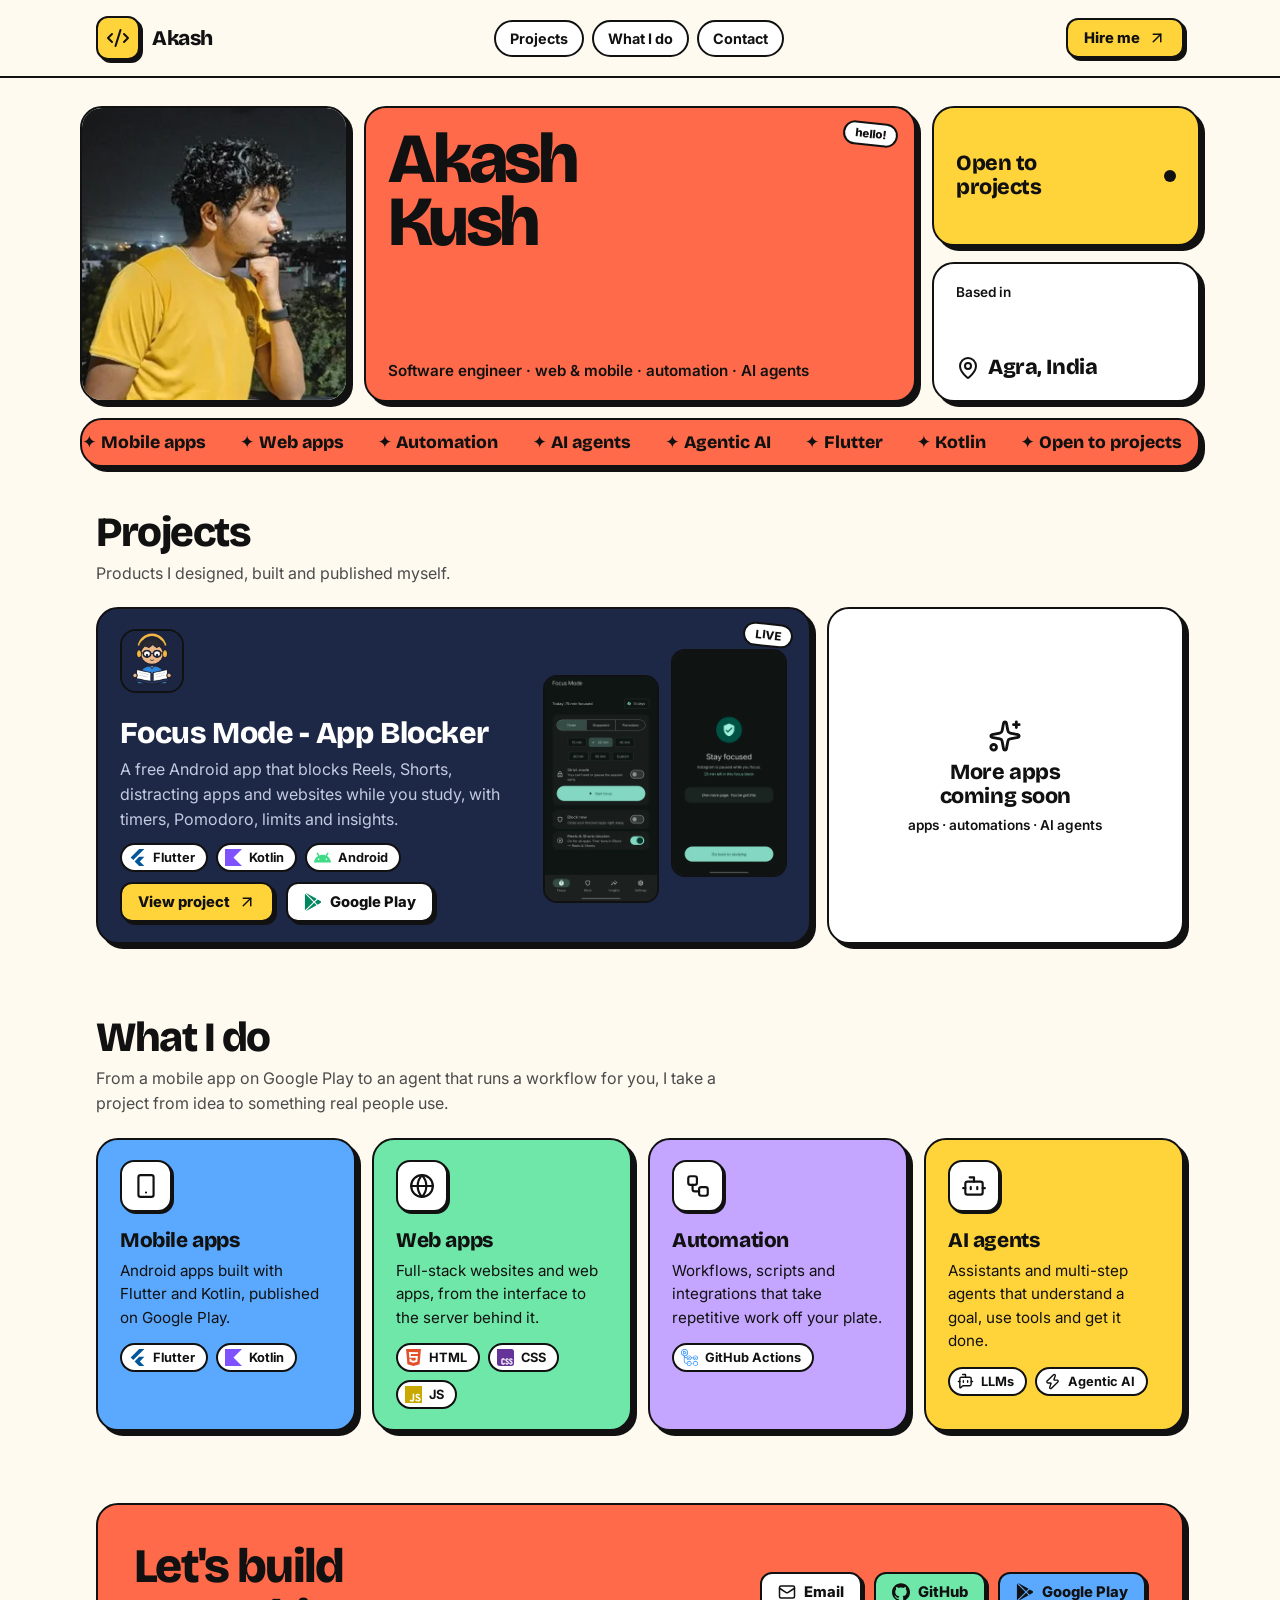
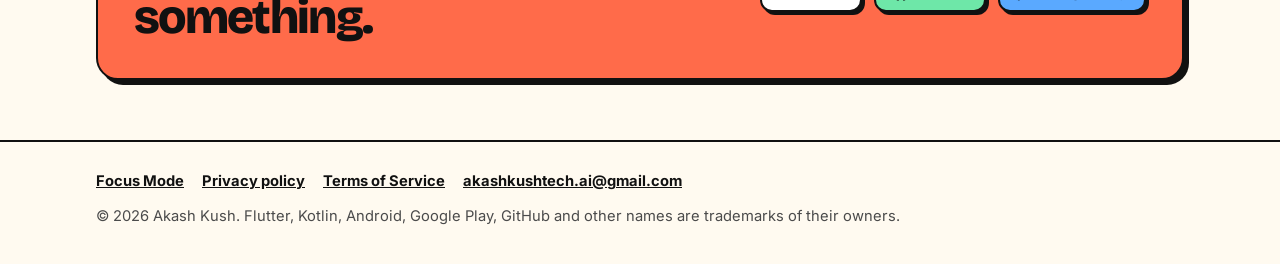
==== commit 6a41c6bc: "Bold bento redesign (V4): new nav with tech logo and "Akash", real Lucide icons and Simple Icons bra" ====
--- a/index.html
+++ b/index.html
@@ -3,9 +3,9 @@
 <head>
   <meta charset="utf-8">
   <meta name="viewport" content="width=device-width, initial-scale=1">
-  <title>Akash Kush | Software Engineer, Apps, Automation & AI Agents</title>
+  <title>Akash | Software Engineer, Apps, Automation &amp; AI Agents</title>
   <meta name="description" content="Akash Kush is an independent software engineer building web and mobile apps, automations and AI agents. Maker of Focus Mode, a free app blocker for students.">
-  <meta name="theme-color" content="#1d2746">
+  <meta name="theme-color" content="#fffaf0">
   <link rel="canonical" href="https://tech-akashkush.github.io/">
   <link rel="icon" type="image/png" sizes="32x32" href="/img/icon-32.png">
   <link rel="apple-touch-icon" href="/img/akash.webp">
@@ -14,6 +14,9 @@
   <meta property="og:description" content="Software engineer building web and mobile apps, automations and AI agents.">
   <meta property="og:image" content="https://tech-akashkush.github.io/img/akash.webp">
   <meta property="og:url" content="https://tech-akashkush.github.io/">
+  <link rel="preconnect" href="https://fonts.googleapis.com">
+  <link rel="preconnect" href="https://fonts.gstatic.com" crossorigin>
+  <link href="https://fonts.googleapis.com/css2?family=Inter:wght@400;500;600;700;800&family=Bricolage+Grotesque:opsz,wght@12..96,700;12..96,800&display=swap" rel="stylesheet">
   <link rel="stylesheet" href="/style.css">
   <script type="application/ld+json">
   {
@@ -23,39 +26,73 @@
     "jobTitle": "Software Engineer",
     "url": "https://tech-akashkush.github.io/",
     "image": "https://tech-akashkush.github.io/img/akash.webp",
-    "sameAs": [
-      "https://github.com/tech-akashkush",
-      "https://play.google.com/store/apps/developer?id=Akash+Kush"
-    ]
+    "sameAs": ["https://github.com/tech-akashkush", "https://play.google.com/store/apps/developer?id=Akash+Kush"]
   }
   </script>
 </head>
 <body>
-  <header class="site-header">
+  <header class="nav">
     <div class="wrap">
-      <a class="brand" href="/"><img src="/img/akash.webp" alt="" width="32" height="32" style="border-radius:50%">Akash Kush</a>
-      <nav class="nav" aria-label="Main">
+      <a class="brand" href="/"><span class="logo"><svg class="ico" aria-hidden="true"><use href="/icons.svg#code-xml"/></svg></span>Akash</a>
+      <nav class="nav-links" aria-label="Main">
+        <a href="#projects">Projects</a>
         <a href="#work">What I do</a>
-        <a href="#projects">Projects</a>
         <a href="#contact">Contact</a>
       </nav>
+      <a class="btn" href="mailto:akashkushtech.ai@gmail.com?subject=Project%20enquiry">Hire me <svg class="ico" aria-hidden="true"><use href="/icons.svg#arrow-up-right"/></svg></a>
     </div>
   </header>
 
-  <main id="top">
-    <section class="hero">
-      <div class="wrap me">
-        <img class="avatar" src="/img/akash.webp" alt="Akash Kush" width="168" height="168">
-        <div>
-          <h1>Hi, I'm Akash Kush.</h1>
-          <p class="role">Software engineer · Full-stack developer (web &amp; mobile) · Automation &amp; AI agents</p>
-          <p class="lead">I'm an independent developer. I build apps end to end, from the first idea to a published product, and I like turning repetitive work into automations and AI agents that do it for you.</p>
-          <ul class="chips">
-            <li>Flutter</li><li>Kotlin &amp; Android</li><li>Web apps</li><li>Automation</li><li>AI agents</li><li>Agentic AI</li>
-          </ul>
-          <div class="cta">
-            <a class="btn btn-play" href="#projects">See my projects</a>
-            <a class="btn btn-ghost" href="#contact">Contact me</a>
+  <main>
+    <div class="wrap hero">
+      <div class="bento">
+        <div class="tile photo tall"><img src="/img/akash.webp" alt="Akash Kush" width="320" height="320"></div>
+        <div class="tile orange span2 tall col">
+          <span class="sticker">hello!</span>
+          <h1 class="name">Akash<br>Kush</h1>
+          <p class="role">Software engineer · web &amp; mobile · automation · AI agents</p>
+        </div>
+        <a class="tile yellow row" href="#contact"><span class="big">Open to<br>projects</span><span class="pulse" aria-hidden="true"></span></a>
+        <div class="tile white col"><span class="small">Based in</span><span class="big row" style="justify-content:flex-start;gap:8px"><svg class="ico" aria-hidden="true"><use href="/icons.svg#map-pin"/></svg>Agra, India</span></div>
+      </div>
+      <div class="tile orange ticker" aria-hidden="true">
+        <div class="ticker-track"><span>Mobile apps</span><span>Web apps</span><span>Automation</span><span>AI agents</span><span>Agentic AI</span><span>Flutter</span><span>Kotlin</span><span>Open to projects</span></div>
+        <div class="ticker-track"><span>Mobile apps</span><span>Web apps</span><span>Automation</span><span>AI agents</span><span>Agentic AI</span><span>Flutter</span><span>Kotlin</span><span>Open to projects</span></div>
+      </div>
+    </div>
+
+    <section id="projects">
+      <div class="wrap">
+        <h2 class="h2">Projects</h2>
+        <p class="lead">Products I designed, built and published myself.</p>
+        <div class="projects">
+          <div class="tile navy project lift">
+            <span class="sticker">LIVE</span>
+            <div class="col">
+              <img class="appicon" src="/img/icon-192.png" alt="Focus Mode icon" width="64" height="64">
+              <div>
+                <h3 class="title">Focus Mode - App Blocker</h3>
+                <p>A free Android app that blocks Reels, Shorts, distracting apps and websites while you study, with timers, Pomodoro, limits and insights.</p>
+                <div class="logos">
+                  <span class="logo-chip"><svg aria-hidden="true" style="color:#02569B"><use href="/icons.svg#brand-flutter" fill="currentColor"/></svg>Flutter</span>
+                  <span class="logo-chip"><svg aria-hidden="true" style="color:#7F52FF"><use href="/icons.svg#brand-kotlin" fill="currentColor"/></svg>Kotlin</span>
+                  <span class="logo-chip"><svg aria-hidden="true" style="color:#3DDC84"><use href="/icons.svg#brand-android" fill="currentColor"/></svg>Android</span>
+                </div>
+              </div>
+              <div class="row" style="justify-content:flex-start;flex-wrap:wrap">
+                <a class="btn" href="/focus-mode/">View project <svg class="ico" aria-hidden="true"><use href="/icons.svg#arrow-up-right"/></svg></a>
+                <a class="btn white" href="https://play.google.com/store/apps/details?id=com.akashkush.focusmode"><svg class="ico" aria-hidden="true" style="color:#01875f"><use href="/icons.svg#brand-googleplay" fill="currentColor" stroke="none"/></svg>Google Play</a>
+              </div>
+            </div>
+            <div class="shots">
+              <img src="/img/01_home.webp" alt="Focus Mode home screen" width="480" height="960" loading="lazy">
+              <img src="/img/02_blocked.webp" alt="Focus Mode block screen" width="480" height="960" loading="lazy">
+            </div>
+          </div>
+          <div class="tile white soon">
+            <svg class="ico" aria-hidden="true"><use href="/icons.svg#sparkles"/></svg>
+            <span class="big">More apps<br>coming soon</span>
+            <span class="small">apps · automations · AI agents</span>
           </div>
         </div>
       </div>
@@ -63,91 +100,72 @@
 
     <section id="work">
       <div class="wrap">
-        <p class="eyebrow">What I do</p>
-        <h2>I build software that saves people time</h2>
-        <p class="section-intro">From a mobile app on Google Play to an agent that runs a workflow for you, I take a project from idea to something real people use.</p>
-        <div class="grid" style="grid-template-columns:repeat(auto-fit,minmax(230px,1fr))">
-          <article class="card">
-            <div class="icon-badge"><svg viewBox="0 0 24 24" fill="none" stroke="currentColor" stroke-width="2" stroke-linecap="round" stroke-linejoin="round" aria-hidden="true"><rect x="6" y="2" width="12" height="20" rx="2"/><path d="M11 18h2"/></svg></div>
+        <h2 class="h2">What I do</h2>
+        <p class="lead">From a mobile app on Google Play to an agent that runs a workflow for you, I take a project from idea to something real people use.</p>
+        <div class="cards">
+          <div class="tile blue lift">
+            <div class="card-ico"><svg class="ico" aria-hidden="true"><use href="/icons.svg#smartphone"/></svg></div>
             <h3>Mobile apps</h3>
-            <p>Android apps with Flutter and Kotlin, built for real phones and published on Google Play.</p>
-            <ul class="chips"><li>Flutter</li><li>Kotlin</li><li>Play Store</li></ul>
-          </article>
-          <article class="card">
-            <div class="icon-badge"><svg viewBox="0 0 24 24" fill="none" stroke="currentColor" stroke-width="2" stroke-linecap="round" stroke-linejoin="round" aria-hidden="true"><rect x="2" y="4" width="20" height="16" rx="2"/><path d="M2 9h20M7 14l2 2-2 2M12 18h4"/></svg></div>
+            <p>Android apps built with Flutter and Kotlin, published on Google Play.</p>
+            <div class="logos">
+              <span class="logo-chip"><svg aria-hidden="true" style="color:#02569B"><use href="/icons.svg#brand-flutter" fill="currentColor"/></svg>Flutter</span>
+              <span class="logo-chip"><svg aria-hidden="true" style="color:#7F52FF"><use href="/icons.svg#brand-kotlin" fill="currentColor"/></svg>Kotlin</span>
+            </div>
+          </div>
+          <div class="tile green lift">
+            <div class="card-ico"><svg class="ico" aria-hidden="true"><use href="/icons.svg#globe"/></svg></div>
             <h3>Web apps</h3>
-            <p>Full-stack websites and web apps, from the interface people use to the server and data behind it.</p>
-            <ul class="chips"><li>Front end</li><li>Back end</li><li>APIs</li></ul>
-          </article>
-          <article class="card">
-            <div class="icon-badge"><svg viewBox="0 0 24 24" fill="none" stroke="currentColor" stroke-width="2" stroke-linecap="round" stroke-linejoin="round" aria-hidden="true"><path d="M12 3v3M12 18v3M4.2 7.5l2.6 1.5M17.2 15l2.6 1.5M4.2 16.5l2.6-1.5M17.2 9l2.6-1.5"/><circle cx="12" cy="12" r="4"/></svg></div>
+            <p>Full-stack websites and web apps, from the interface to the server behind it.</p>
+            <div class="logos">
+              <span class="logo-chip"><svg aria-hidden="true" style="color:#E34F26"><use href="/icons.svg#brand-html5" fill="currentColor"/></svg>HTML</span>
+              <span class="logo-chip"><svg aria-hidden="true" style="color:#663399"><use href="/icons.svg#brand-css" fill="currentColor"/></svg>CSS</span>
+              <span class="logo-chip"><svg aria-hidden="true" style="color:#c9a800"><use href="/icons.svg#brand-javascript" fill="currentColor"/></svg>JS</span>
+            </div>
+          </div>
+          <div class="tile purple lift">
+            <div class="card-ico"><svg class="ico" aria-hidden="true"><use href="/icons.svg#workflow"/></svg></div>
             <h3>Automation</h3>
             <p>Workflows, scripts and integrations that take repetitive work off your plate.</p>
-            <ul class="chips"><li>Workflows</li><li>Integrations</li><li>Scripts</li></ul>
-          </article>
-          <article class="card">
-            <div class="icon-badge"><svg viewBox="0 0 24 24" fill="none" stroke="currentColor" stroke-width="2" stroke-linecap="round" stroke-linejoin="round" aria-hidden="true"><rect x="4" y="7" width="16" height="12" rx="3"/><path d="M12 3v4M9 12h.01M15 12h.01M9 16h6"/></svg></div>
-            <h3>AI agents &amp; agentic AI</h3>
-            <p>AI assistants and multi-step agents that understand a goal, use tools and get the task done.</p>
-            <ul class="chips"><li>AI agents</li><li>LLMs</li><li>Agentic AI</li></ul>
-          </article>
+            <div class="logos">
+              <span class="logo-chip"><svg aria-hidden="true" style="color:#2088FF"><use href="/icons.svg#brand-githubactions" fill="currentColor"/></svg>GitHub Actions</span>
+            </div>
+          </div>
+          <div class="tile yellow lift">
+            <div class="card-ico"><svg class="ico" aria-hidden="true"><use href="/icons.svg#bot"/></svg></div>
+            <h3>AI agents</h3>
+            <p>Assistants and multi-step agents that understand a goal, use tools and get it done.</p>
+            <div class="logos">
+              <span class="logo-chip"><svg aria-hidden="true"><use href="/icons.svg#bot-message-square"/></svg>LLMs</span>
+              <span class="logo-chip"><svg aria-hidden="true"><use href="/icons.svg#zap"/></svg>Agentic AI</span>
+            </div>
+          </div>
         </div>
       </div>
     </section>
 
-    <section id="projects" class="alt">
+    <section id="contact">
       <div class="wrap">
-        <p class="eyebrow">Projects</p>
-        <h2>Things I've built</h2>
-        <p class="section-intro">Products I've designed, built and published myself.</p>
-        <div class="projects">
-          <article class="card project">
-            <img src="/img/icon-192.png" alt="Focus Mode icon" width="72" height="72">
-            <div>
-              <span class="tag">Android app · Live on Google Play</span>
-              <h3>Focus Mode - App Blocker</h3>
-              <p>A free app that blocks distracting apps, Reels, Shorts and websites while you study, with timers, Pomodoro, schedules, daily limits and focus insights. Private by design: everything it sees stays on the phone.</p>
-              <ul class="chips"><li>Flutter</li><li>Kotlin</li><li>Accessibility service</li><li>AdMob</li></ul>
-              <div class="links">
-                <a href="/focus-mode/">Product page</a>
-                <a href="https://play.google.com/store/apps/details?id=com.akashkush.focusmode">Google Play</a>
-                <a href="https://tech-akashkush.github.io/focus-mode-privacy/">Privacy</a>
-                <a href="/focus-mode/terms/">Terms</a>
-              </div>
-            </div>
-          </article>
-          <article class="card project soon">
-            <div class="plus">+</div>
-            <h3>More apps coming soon</h3>
-            <p>New apps, automations and AI agents are on the way. Check back here.</p>
-          </article>
-        </div>
-      </div>
-    </section>
-
-    <section class="contact" id="contact">
-      <div class="wrap">
-        <p class="eyebrow">Contact</p>
-        <h2>Let's build something</h2>
-        <p class="section-intro">Have an idea for an app, a website, an automation or an AI agent? Or feedback on Focus Mode? I'd love to hear from you.</p>
-        <div class="cta">
-          <a class="btn btn-play" href="mailto:akashkushtech.ai@gmail.com">Email me</a>
-          <a class="btn btn-line" href="https://github.com/tech-akashkush">GitHub</a>
-          <a class="btn btn-line" href="https://play.google.com/store/apps/developer?id=Akash+Kush">My apps on Google Play</a>
+        <div class="tile orange cta">
+          <h2 class="h2">Let's build<br>something.</h2>
+          <div class="row" style="flex-wrap:wrap;justify-content:flex-start">
+            <a class="btn white" href="mailto:akashkushtech.ai@gmail.com"><svg class="ico" aria-hidden="true"><use href="/icons.svg#mail"/></svg>Email</a>
+            <a class="btn green" href="https://github.com/tech-akashkush"><svg class="ico" aria-hidden="true"><use href="/icons.svg#brand-github" fill="currentColor" stroke="none"/></svg>GitHub</a>
+            <a class="btn blue" href="https://play.google.com/store/apps/developer?id=Akash+Kush"><svg class="ico" aria-hidden="true"><use href="/icons.svg#brand-googleplay" fill="currentColor" stroke="none"/></svg>Google Play</a>
+          </div>
         </div>
       </div>
     </section>
   </main>
 
-  <footer class="site-footer">
+  <footer class="footer">
     <div class="wrap">
       <nav aria-label="Footer">
         <a href="/focus-mode/">Focus Mode</a>
-        <a href="https://tech-akashkush.github.io/focus-mode-privacy/">Focus Mode privacy policy</a>
-        <a href="/focus-mode/terms/">Focus Mode terms</a>
+        <a href="https://tech-akashkush.github.io/focus-mode-privacy/">Privacy policy</a>
+        <a href="/focus-mode/terms/">Terms of Service</a>
         <a href="mailto:akashkushtech.ai@gmail.com">akashkushtech.ai@gmail.com</a>
       </nav>
-      <p>© 2026 Akash Kush</p>
+      <p class="fine">© 2026 Akash Kush. Flutter, Kotlin, Android, Google Play, GitHub and other names are trademarks of their owners.</p>
     </div>
   </footer>
 </body>
--- a/style.css
+++ b/style.css
@@ -1,226 +1,171 @@
+/* Akash: bold bento theme. Icons: Lucide (ISC) + Simple Icons (CC0), see icons.svg. */
 :root {
-  --bg: #f7faf9;
-  --surface: #ffffff;
-  --surface-2: #eef4f2;
-  --fg: #16201e;
-  --muted: #55625f;
-  --line: #d9e3e0;
-  --accent: #2f7d6d;
-  --accent-ink: #ffffff;
-  --accent-soft: #dcefe9;
-  --hero-1: #1d2746;
-  --hero-2: #2b3a63;
-  --hero-fg: #f2f5fb;
-  --hero-muted: #c3cbe0;
-  --gold: #f2b233;
-  --radius: 18px;
-  --shadow: 0 10px 30px rgba(16, 32, 30, 0.08);
-}
-
-@media (prefers-color-scheme: dark) {
-  :root {
-    --bg: #0f1413;
-    --surface: #161d1b;
-    --surface-2: #1c2523;
-    --fg: #e4ebe9;
-    --muted: #9caba7;
-    --line: #2a3532;
-    --accent: #84d6c3;
-    --accent-ink: #062a22;
-    --accent-soft: #1f3a34;
-    --hero-1: #121a33;
-    --hero-2: #1d2746;
-    --shadow: 0 10px 30px rgba(0, 0, 0, 0.35);
-  }
+  color-scheme: light;
+  --ink: #111111;
+  --paper: #fffaf0;
+  --white: #ffffff;
+  --orange: #ff6b4a;
+  --yellow: #ffd43b;
+  --blue: #5aa9ff;
+  --green: #6ee7a8;
+  --purple: #c4a5ff;
+  --navy: #1d2746;
+  --navy-text: #c3cbe0;
+  --muted: #4b4b4b;
+  --radius: 22px;
+  --line: 2.5px solid var(--ink);
+  --shadow: 5px 5px 0 var(--ink);
+  --display: "Bricolage Grotesque", "Inter", system-ui, sans-serif;
+  --body: "Inter", system-ui, -apple-system, "Segoe UI", Roboto, "Noto Sans", "Noto Sans Devanagari", sans-serif;
 }
 
 * { box-sizing: border-box; }
-html { scroll-behavior: smooth; scroll-padding-top: 72px; }
-body {
-  margin: 0;
-  background: var(--bg);
-  color: var(--fg);
-  font: 16px/1.6 "Inter", system-ui, -apple-system, "Segoe UI", Roboto, "Noto Sans", "Noto Sans Devanagari", sans-serif;
-  -webkit-font-smoothing: antialiased;
+html { scroll-behavior: smooth; scroll-padding-top: 88px; }
+body { margin: 0; background: var(--paper); color: var(--ink); font: 16px/1.55 var(--body); -webkit-font-smoothing: antialiased; }
+img { max-width: 100%; height: auto; display: block; }
+a { color: inherit; }
+.wrap { max-width: 1120px; margin: 0 auto; padding: 0 16px; }
+.ico { width: 24px; height: 24px; flex: none; }
+
+/* ---------- Nav ---------- */
+.nav { position: sticky; top: 0; z-index: 20; background: var(--paper); border-bottom: var(--line); }
+.nav .wrap { display: flex; align-items: center; justify-content: space-between; gap: 16px; height: 76px; }
+.brand { display: flex; align-items: center; gap: 12px; text-decoration: none; font: 800 1.3rem var(--display); letter-spacing: -0.02em; }
+.logo { width: 44px; height: 44px; display: grid; place-items: center; background: var(--yellow); border: var(--line); border-radius: 12px; box-shadow: 3px 3px 0 var(--ink); }
+.logo .ico { width: 24px; height: 24px; stroke-width: 2.5; }
+.nav-links { display: flex; gap: 8px; }
+.nav-links a { font: 700 .9rem var(--body); text-decoration: none; padding: 8px 14px; border: 2px solid var(--ink); border-radius: 999px; background: var(--white); }
+.nav-links a:hover { background: var(--yellow); }
+@media (max-width: 860px) { .nav-links { display: none; } }
+
+/* ---------- Buttons ---------- */
+.btn {
+  display: inline-flex; align-items: center; gap: 8px; text-decoration: none;
+  background: var(--yellow); color: var(--ink); border: var(--line); box-shadow: 3px 3px 0 var(--ink);
+  padding: 9px 16px; border-radius: 12px; font: 800 .92rem var(--body); white-space: nowrap;
+  transition: transform .12s ease, box-shadow .12s ease;
 }
-img { max-width: 100%; height: auto; display: block; }
-a { color: var(--accent); }
-.wrap { max-width: 1080px; margin: 0 auto; padding: 0 16px; }
+.btn:hover { transform: translate(-1px, -1px); box-shadow: 4px 4px 0 var(--ink); }
+.btn:active { transform: translate(2px, 2px); box-shadow: 1px 1px 0 var(--ink); }
+.btn .ico { width: 18px; height: 18px; stroke-width: 2.5; }
+.btn.white { background: var(--white); } .btn.green { background: var(--green); } .btn.blue { background: var(--blue); } .btn.orange { background: var(--orange); }
 
-/* Header */
-.site-header {
-  position: sticky; top: 0; z-index: 10;
-  background: color-mix(in srgb, var(--bg) 88%, transparent);
-  backdrop-filter: saturate(160%) blur(10px);
-  border-bottom: 1px solid var(--line);
+/* ---------- Tiles ---------- */
+.tile {
+  border: var(--line); box-shadow: var(--shadow); border-radius: var(--radius);
+  padding: 20px 22px; position: relative; overflow: hidden; background: var(--white);
 }
-.site-header .wrap { display: flex; align-items: center; gap: 16px; height: 60px; }
-.brand { display: flex; align-items: center; gap: 10px; font-weight: 700; color: var(--fg); text-decoration: none; }
-.brand img { width: 32px; height: 32px; border-radius: 8px; }
-.nav { margin-left: auto; display: flex; gap: 4px; }
-.nav a { color: var(--muted); text-decoration: none; padding: 8px 10px; border-radius: 10px; font-size: 0.95rem; }
-.nav a:hover { color: var(--fg); background: var(--surface-2); }
-@media (max-width: 760px) { .nav { display: none; } }
+a.tile { text-decoration: none; transition: transform .15s ease, box-shadow .15s ease; }
+a.tile:hover, .tile.lift:hover { transform: translate(-2px, -2px); box-shadow: 7px 7px 0 var(--ink); }
+.orange { background: var(--orange); } .yellow { background: var(--yellow); } .blue { background: var(--blue); }
+.green { background: var(--green); } .purple { background: var(--purple); } .white { background: var(--white); }
+.navy { background: var(--navy); color: #fff; }
+.navy p, .navy .small { color: var(--navy-text); }
+.col { display: flex; flex-direction: column; justify-content: space-between; gap: 10px; }
+.row { display: flex; align-items: center; justify-content: space-between; gap: 12px; }
+.small { font: 600 .85rem var(--body); }
+.big { font: 800 1.35rem/1.1 var(--display); letter-spacing: -0.02em; margin: 0; }
+.sticker {
+  position: absolute; right: 16px; top: 14px; background: var(--white); color: var(--ink);
+  border: 2px solid var(--ink); border-radius: 999px; font: 800 .72rem var(--body); padding: 3px 10px; transform: rotate(6deg);
+}
+.pulse { width: 12px; height: 12px; border-radius: 50%; background: var(--ink); flex: none; animation: pulse 1.4s ease-in-out infinite; }
+@keyframes pulse { 50% { transform: scale(.55); opacity: .45; } }
+@media (prefers-reduced-motion: reduce) { .pulse, .ticker-track { animation: none !important; } html { scroll-behavior: auto; } }
 
-/* Buttons */
-.btn {
-  display: inline-flex; align-items: center; gap: 10px;
-  padding: 12px 20px; border-radius: 999px; font-weight: 600; text-decoration: none;
-  border: 1px solid transparent; transition: transform .15s ease, box-shadow .15s ease;
-}
-.btn:hover { transform: translateY(-1px); }
-.btn-play { background: var(--gold); color: #1b1300; box-shadow: 0 6px 18px rgba(242, 178, 51, 0.35); }
-.btn-ghost { color: var(--hero-fg); border-color: rgba(255,255,255,.35); }
-.btn svg { width: 20px; height: 20px; flex: none; }
-
-/* Hero */
-.hero {
-  background: radial-gradient(1200px 500px at 85% 0%, var(--hero-2), var(--hero-1));
-  color: var(--hero-fg);
-  overflow: hidden;
-}
-.hero .wrap { display: grid; grid-template-columns: 1.1fr 0.9fr; gap: 40px; align-items: center; padding-top: 64px; padding-bottom: 64px; }
-.hero h1 { font-size: clamp(2.2rem, 5vw, 3.4rem); line-height: 1.1; margin: 16px 0 12px; letter-spacing: -0.02em; }
-.hero p.lead { font-size: 1.15rem; color: var(--hero-muted); margin: 0 0 28px; max-width: 34ch; }
-.hero .app-id { display: flex; align-items: center; gap: 12px; }
-.hero .app-id img { width: 64px; height: 64px; border-radius: 16px; box-shadow: 0 8px 24px rgba(0,0,0,.35); }
-.hero .app-id span { font-size: .95rem; color: var(--hero-muted); }
-.hero .app-id strong { display: block; color: var(--hero-fg); font-size: 1.05rem; }
-.cta { display: flex; flex-wrap: wrap; gap: 12px; }
-.meta { margin-top: 18px; font-size: .9rem; color: var(--hero-muted); }
-.phone {
-  justify-self: center; width: min(280px, 70vw); border-radius: 34px; padding: 10px;
-  background: #0b0f1d; box-shadow: 0 30px 60px rgba(0,0,0,.45), inset 0 0 0 2px rgba(255,255,255,.08);
-  transform: rotate(2deg);
-}
-.phone img { border-radius: 26px; }
-@media (max-width: 760px) {
-  .hero .wrap { grid-template-columns: 1fr; padding-top: 40px; padding-bottom: 48px; }
-  .phone { transform: none; width: min(240px, 66vw); }
+/* ---------- Hero bento ---------- */
+.hero { padding: 28px 0 8px; }
+.bento { display: grid; grid-template-columns: repeat(4, 1fr); grid-auto-rows: 140px; gap: 16px; }
+.span2 { grid-column: span 2; } .tall { grid-row: span 2; } .full { grid-column: 1 / -1; }
+.photo { padding: 0; } .photo img { width: 100%; height: 100%; object-fit: cover; }
+.name { font: 800 clamp(2.6rem, 6vw, 4.4rem)/.9 var(--display); letter-spacing: -0.045em; margin: 0; }
+.role { font: 600 .95rem var(--body); margin: 0; }
+@media (max-width: 820px) {
+  .bento { grid-template-columns: 1fr 1fr; grid-auto-rows: 128px; }
+  .hero .photo { grid-column: span 2; grid-row: span 3; }
 }
 
-/* Sections */
-section { padding: 72px 0; }
-section.alt { background: var(--surface-2); }
-.eyebrow { color: var(--accent); font-weight: 700; letter-spacing: .08em; text-transform: uppercase; font-size: .8rem; margin: 0 0 8px; }
-h2 { font-size: clamp(1.6rem, 3.4vw, 2.2rem); line-height: 1.2; margin: 0 0 12px; letter-spacing: -0.01em; }
-.section-intro { color: var(--muted); max-width: 60ch; margin: 0 0 36px; }
+/* ---------- Ticker ---------- */
+.ticker { margin-top: 16px; padding: 12px 0; display: flex; overflow: hidden; }
+.ticker-track { display: flex; gap: 34px; padding-right: 34px; white-space: nowrap; animation: slide 22s linear infinite; font: 800 1.1rem var(--display); }
+.ticker-track span::before { content: "✦ "; }
+@keyframes slide { to { transform: translateX(-100%); } }
 
-.grid { display: grid; gap: 16px; grid-template-columns: repeat(3, 1fr); }
-@media (max-width: 900px) { .grid { grid-template-columns: repeat(2, 1fr); } }
-@media (max-width: 560px) { .grid { grid-template-columns: 1fr; } }
-.card {
-  background: var(--surface); border: 1px solid var(--line); border-radius: var(--radius);
-  padding: 22px; box-shadow: var(--shadow);
-}
-.card h3 { margin: 12px 0 6px; font-size: 1.08rem; }
-.card p { margin: 0; color: var(--muted); font-size: .97rem; }
-.icon-badge {
-  width: 44px; height: 44px; border-radius: 12px; display: grid; place-items: center;
-  background: var(--accent-soft); color: var(--accent);
-}
-.icon-badge svg { width: 24px; height: 24px; }
+/* ---------- Sections ---------- */
+section { padding: 36px 0; }
+.h2 { font: 800 clamp(1.9rem, 4vw, 2.6rem)/1.05 var(--display); letter-spacing: -0.035em; margin: 0 0 6px; }
+.lead { margin: 0 0 22px; color: var(--muted); max-width: 62ch; }
 
-/* Screenshots */
-.shots {
-  display: grid; grid-auto-flow: column; grid-auto-columns: 220px; gap: 16px;
-  overflow-x: auto; padding: 4px 4px 18px; scroll-snap-type: x mandatory;
-}
-.shots figure { margin: 0; scroll-snap-align: start; }
-.shots img { border-radius: 20px; border: 1px solid var(--line); box-shadow: var(--shadow); aspect-ratio: 1 / 2; object-fit: cover; }
-.shots figcaption { text-align: center; color: var(--muted); font-size: .9rem; margin-top: 10px; }
+/* Projects */
+.projects { display: grid; grid-template-columns: 2fr 1fr; gap: 16px; }
+@media (max-width: 860px) { .projects { grid-template-columns: 1fr; } }
+.project { display: grid; grid-template-columns: 1fr auto; gap: 18px; min-height: 320px; }
+.project .appicon { width: 64px; border-radius: 16px; border: 2px solid var(--ink); }
+.project .title { font: 800 clamp(1.4rem, 2.6vw, 1.9rem)/1.1 var(--display); letter-spacing: -0.02em; margin: 14px 0 6px; }
+.project p { margin: 0 0 12px; max-width: 40ch; }
+.shots { display: flex; gap: 12px; align-items: flex-end; align-self: center; }
+.shots img { width: 116px; border-radius: 14px; border: 2px solid var(--ink); }
+.shots img:last-child { margin-bottom: 26px; }
+@media (max-width: 560px) { .project { grid-template-columns: 1fr; } .shots { justify-content: center; } }
+.soon { display: flex; flex-direction: column; align-items: center; justify-content: center; text-align: center; gap: 8px; min-height: 220px; }
+.soon .ico { width: 34px; height: 34px; }
+
+/* Logo chips (tech stack) */
+.logos { display: flex; flex-wrap: wrap; gap: 8px; }
+.logo-chip { display: inline-flex; align-items: center; gap: 7px; background: var(--white); color: var(--ink); border: 2px solid var(--ink); border-radius: 999px; padding: 4px 11px 4px 7px; font: 700 .8rem var(--body); }
+.logo-chip svg { width: 17px; height: 17px; }
+
+/* Skills / cards grid */
+.cards { display: grid; grid-template-columns: repeat(4, 1fr); gap: 16px; }
+.cards.three { grid-template-columns: repeat(3, 1fr); }
+@media (max-width: 900px) { .cards, .cards.three { grid-template-columns: 1fr 1fr; } }
+@media (max-width: 520px) { .cards, .cards.three { grid-template-columns: 1fr; } }
+.card-ico { width: 52px; height: 52px; display: grid; place-items: center; background: var(--white); border: 2px solid var(--ink); border-radius: 14px; box-shadow: 2px 2px 0 var(--ink); }
+.card-ico .ico { width: 26px; height: 26px; }
+.cards .tile h3 { font: 800 1.3rem var(--display); letter-spacing: -0.02em; margin: 16px 0 6px; }
+.cards .tile p { margin: 0 0 14px; font-size: .95rem; }
+
+/* CTA */
+.cta { display: flex; align-items: center; justify-content: space-between; gap: 22px; flex-wrap: wrap; padding: 36px; }
+.cta .h2 { margin: 0; font-size: clamp(2rem, 5vw, 3rem); }
+
+/* Screenshots strip */
+.strip { display: grid; grid-auto-flow: column; grid-auto-columns: 200px; gap: 18px; overflow-x: auto; padding: 4px 8px 20px 4px; scroll-snap-type: x mandatory; }
+.strip figure { margin: 0; scroll-snap-align: start; }
+.strip img { border: var(--line); border-radius: 18px; box-shadow: 4px 4px 0 var(--ink); background: #111; }
+.strip figcaption { font: 700 .88rem var(--body); text-align: center; margin-top: 10px; }
 
 /* Steps */
-.steps { display: grid; grid-template-columns: repeat(3, 1fr); gap: 16px; counter-reset: step; }
-@media (max-width: 760px) { .steps { grid-template-columns: 1fr; } }
-.step { position: relative; padding-top: 56px; }
-.step::before {
-  counter-increment: step; content: counter(step);
-  position: absolute; top: 18px; left: 22px; width: 30px; height: 30px; border-radius: 50%;
-  display: grid; place-items: center; font-weight: 700; background: var(--accent); color: var(--accent-ink);
-}
+.step-n { width: 40px; height: 40px; border-radius: 50%; display: grid; place-items: center; font: 800 1.1rem var(--display); background: var(--ink); color: var(--white); }
 
-/* Privacy band */
-.privacy-band { display: grid; grid-template-columns: 1fr 1fr; gap: 32px; align-items: center; }
-@media (max-width: 760px) { .privacy-band { grid-template-columns: 1fr; } }
+/* Accordions */
+.acc { display: grid; grid-template-columns: 1fr 1fr; gap: 0 16px; }
+@media (max-width: 760px) { .acc { grid-template-columns: 1fr; } }
+details { background: var(--white); border: var(--line); border-radius: 16px; box-shadow: 3px 3px 0 var(--ink); padding: 0 18px; margin-bottom: 14px; }
+details summary { cursor: pointer; list-style: none; padding: 15px 0; font: 800 1rem var(--display); display: flex; justify-content: space-between; gap: 12px; align-items: center; }
+details summary::-webkit-details-marker { display: none; }
+details summary::after { content: "+"; font: 800 1.5rem var(--display); line-height: 1; }
+details[open] summary::after { content: "–"; }
+details .body { padding: 0 0 16px; }
+details .body ol, details .body ul { margin: 0; padding-left: 20px; }
+
+/* Checklist */
 .checks { list-style: none; padding: 0; margin: 0; display: grid; gap: 12px; }
-.checks li { display: flex; gap: 12px; align-items: flex-start; }
-.checks li::before {
-  content: ""; flex: none; width: 22px; height: 22px; margin-top: 2px; border-radius: 50%;
-  background: var(--accent) url("data:image/svg+xml,%3Csvg xmlns='http://www.w3.org/2000/svg' viewBox='0 0 24 24' fill='none' stroke='white' stroke-width='3' stroke-linecap='round' stroke-linejoin='round'%3E%3Cpath d='M5 12l5 5L20 7'/%3E%3C/svg%3E") center / 14px no-repeat;
-}
-@media (prefers-color-scheme: dark) {
-  .checks li::before { background-image: url("data:image/svg+xml,%3Csvg xmlns='http://www.w3.org/2000/svg' viewBox='0 0 24 24' fill='none' stroke='%23062a22' stroke-width='3' stroke-linecap='round' stroke-linejoin='round'%3E%3Cpath d='M5 12l5 5L20 7'/%3E%3C/svg%3E"); }
-}
+.checks li { display: flex; gap: 12px; align-items: flex-start; font-weight: 500; }
+.checks li::before { content: "✓"; flex: none; width: 24px; height: 24px; border-radius: 50%; display: grid; place-items: center; font-weight: 800; font-size: .85rem; background: var(--green); border: 2px solid var(--ink); }
 
-/* Details (help + FAQ) */
-details {
-  background: var(--surface); border: 1px solid var(--line); border-radius: 14px;
-  padding: 0 18px; margin-bottom: 10px;
-}
-details summary {
-  cursor: pointer; list-style: none; padding: 16px 0; font-weight: 600;
-  display: flex; justify-content: space-between; gap: 12px; align-items: center;
-}
-details summary::-webkit-details-marker { display: none; }
-details summary::after { content: "+"; font-size: 1.4rem; color: var(--accent); line-height: 1; }
-details[open] summary::after { content: "–"; }
-details .body { padding: 0 0 16px; color: var(--muted); }
-details .body ol, details .body ul { margin: 0; padding-left: 20px; }
-.two-col { display: grid; grid-template-columns: 1fr 1fr; gap: 0 16px; }
-@media (max-width: 760px) { .two-col { grid-template-columns: 1fr; } }
-
-/* Contact */
-.contact { text-align: center; }
-.contact .section-intro { margin-left: auto; margin-right: auto; }
+/* Legal pages */
+.legal { max-width: 820px; margin: 28px auto 48px; padding: 32px 36px; }
+.legal h1 { font: 800 clamp(1.9rem, 4vw, 2.6rem)/1.05 var(--display); letter-spacing: -0.03em; margin: 0 0 6px; }
+.legal .updated { color: var(--muted); margin: 0 0 24px; font-weight: 600; }
+.legal h2 { font: 800 1.2rem var(--display); margin: 28px 0 8px; }
+.legal ul { padding-left: 22px; }
+@media (max-width: 560px) { .legal { padding: 22px 18px; margin: 16px; } }
 
 /* Footer */
-.site-footer { border-top: 1px solid var(--line); padding: 32px 0 40px; color: var(--muted); font-size: .92rem; }
-.site-footer .wrap { display: grid; gap: 14px; }
-.site-footer nav { display: flex; flex-wrap: wrap; gap: 6px 18px; }
-.site-footer a { color: var(--muted); }
-.disclaimer { max-width: 80ch; }
-
-/* Portfolio */
-.hero .wrap.me { display: grid; grid-template-columns: auto 1fr; gap: 32px; align-items: center; }
-.me .avatar {
-  width: 168px; height: 168px; border-radius: 50%; object-fit: cover;
-  border: 4px solid rgba(255,255,255,.18); box-shadow: 0 16px 40px rgba(0,0,0,.35);
-}
-.me h1 { margin: 0 0 8px; }
-.me .role { font-size: 1.15rem; color: var(--hero-fg); font-weight: 600; margin: 0 0 12px; }
-.hero .wrap.me p.lead { max-width: 60ch; }
-@media (max-width: 760px) {
-  .hero .wrap.me { grid-template-columns: 1fr; text-align: center; justify-items: center; }
-  .me .cta { justify-content: center; }
-  .me .avatar { width: 136px; height: 136px; }
-}
-.chips { display: flex; flex-wrap: wrap; gap: 8px; margin: 0 0 24px; padding: 0; list-style: none; }
-.me .chips { justify-content: inherit; }
-@media (max-width: 760px) { .me .chips { justify-content: center; } }
-.chips li {
-  padding: 6px 12px; border-radius: 999px; font-size: .88rem;
-  background: rgba(255,255,255,.1); color: var(--hero-fg); border: 1px solid rgba(255,255,255,.18);
-}
-.card .chips li { background: var(--accent-soft); color: var(--fg); border-color: transparent; }
-.card .chips { margin: 14px 0 0; }
-
-.projects { display: grid; grid-template-columns: 1.4fr 1fr; gap: 16px; }
-@media (max-width: 860px) { .projects { grid-template-columns: 1fr; } }
-.project { display: grid; grid-template-columns: auto 1fr; gap: 18px; align-items: start; }
-.project > img { width: 72px; height: 72px; border-radius: 18px; }
-.project h3 { margin: 0 0 4px; }
-.project .tag { display: inline-block; font-size: .78rem; font-weight: 700; color: var(--accent); background: var(--accent-soft); padding: 3px 10px; border-radius: 999px; margin-bottom: 8px; }
-.project .links { display: flex; flex-wrap: wrap; gap: 8px 16px; margin-top: 14px; font-weight: 600; }
-.project.soon { display: flex; flex-direction: column; justify-content: center; text-align: center; border-style: dashed; box-shadow: none; background: transparent; }
-.project.soon .plus { font-size: 2rem; color: var(--accent); line-height: 1; margin-bottom: 8px; }
-.btn-line { color: var(--fg); border-color: var(--line); background: var(--surface); }
-.contact .cta { justify-content: center; }
-
-/* Legal pages */
-.legal { max-width: 760px; margin: 0 auto; padding: 48px 16px 72px; }
-.legal h1 { font-size: clamp(1.8rem, 4vw, 2.4rem); margin: 0 0 6px; }
-.legal .updated { color: var(--muted); margin: 0 0 28px; }
-.legal h2 { font-size: 1.2rem; margin: 32px 0 8px; }
-.legal p, .legal li { color: var(--fg); }
-.legal ul { padding-left: 22px; }
+.footer { border-top: var(--line); margin-top: 24px; padding: 28px 0 36px; font-size: .92rem; }
+.footer .wrap { display: grid; gap: 12px; }
+.footer nav { display: flex; flex-wrap: wrap; gap: 6px 18px; font-weight: 700; }
+.footer .fine { color: var(--muted); max-width: 90ch; margin: 0; }
+@media (max-width: 760px) { #privacy-card { grid-template-columns: 1fr !important; padding: 22px !important; } .cta { padding: 26px; } }
+@media (max-width: 820px) { .hero .phone-tile { grid-row: span 2; } }
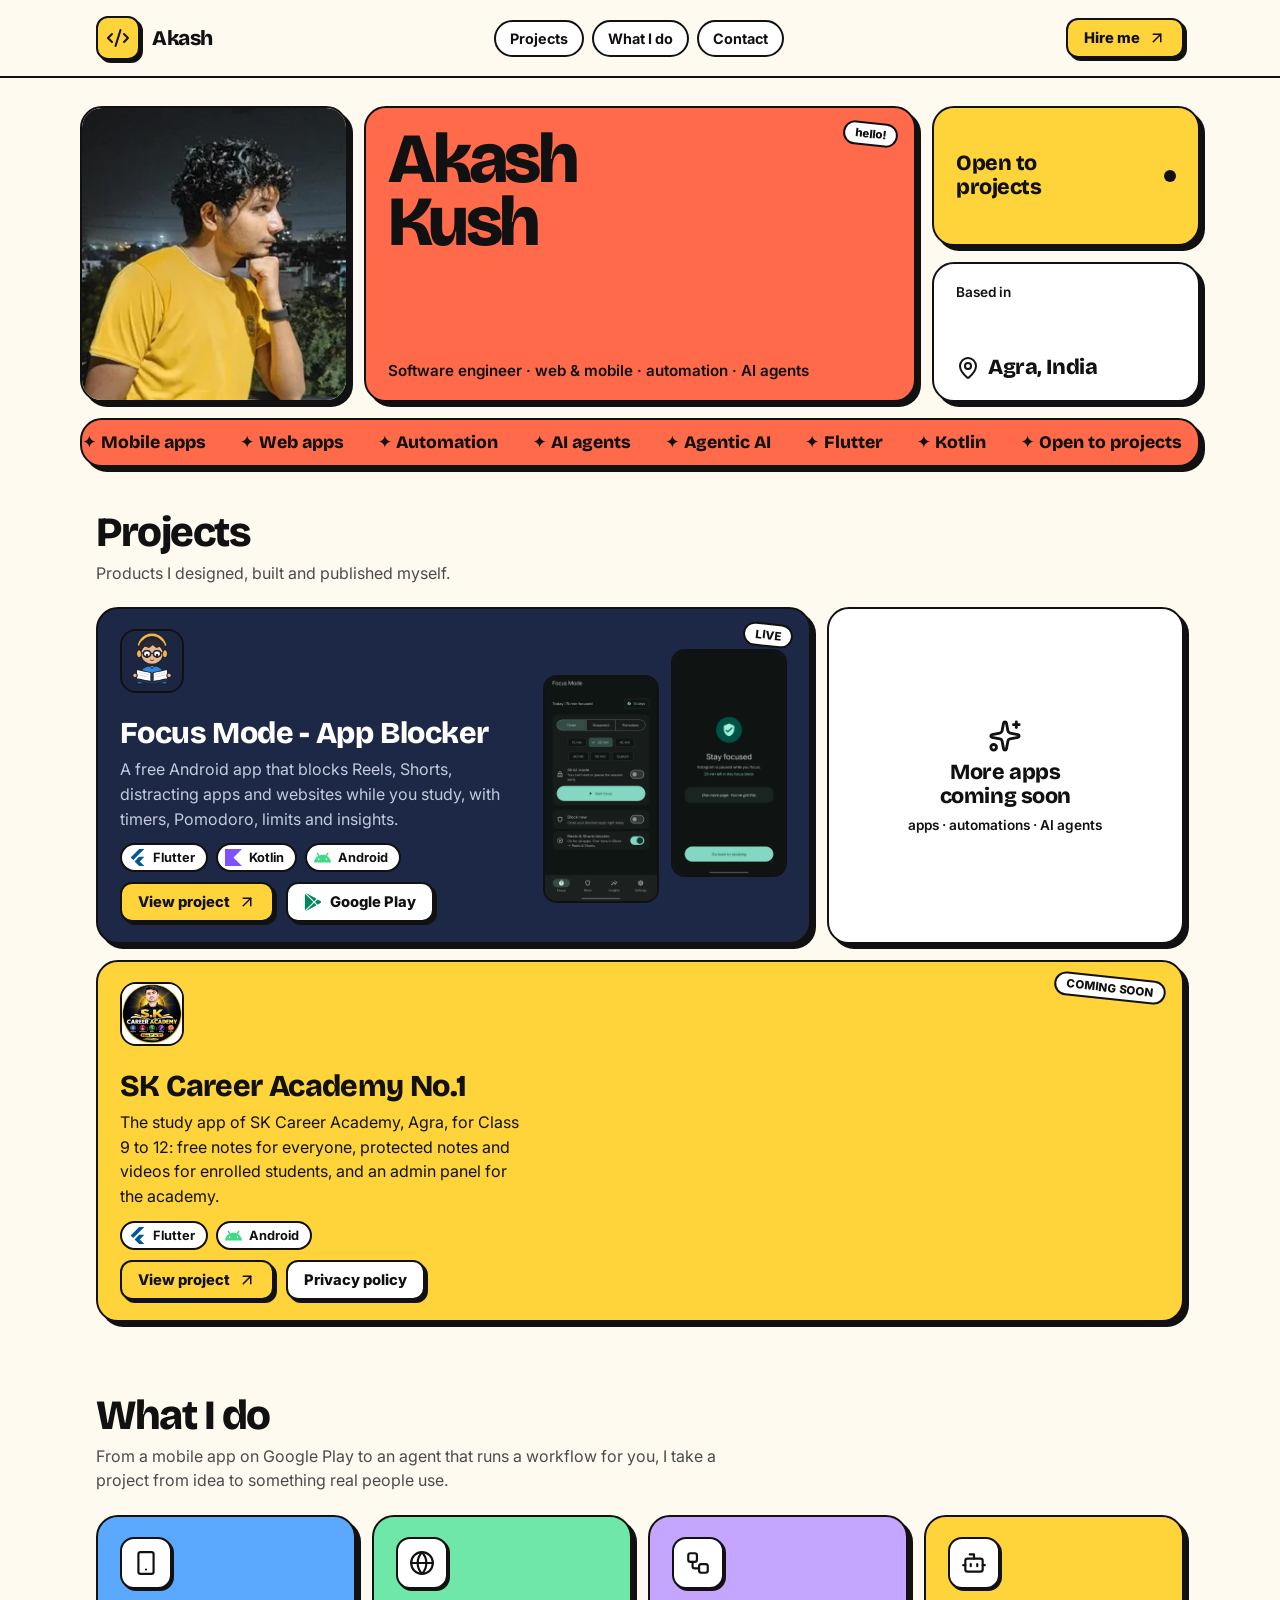
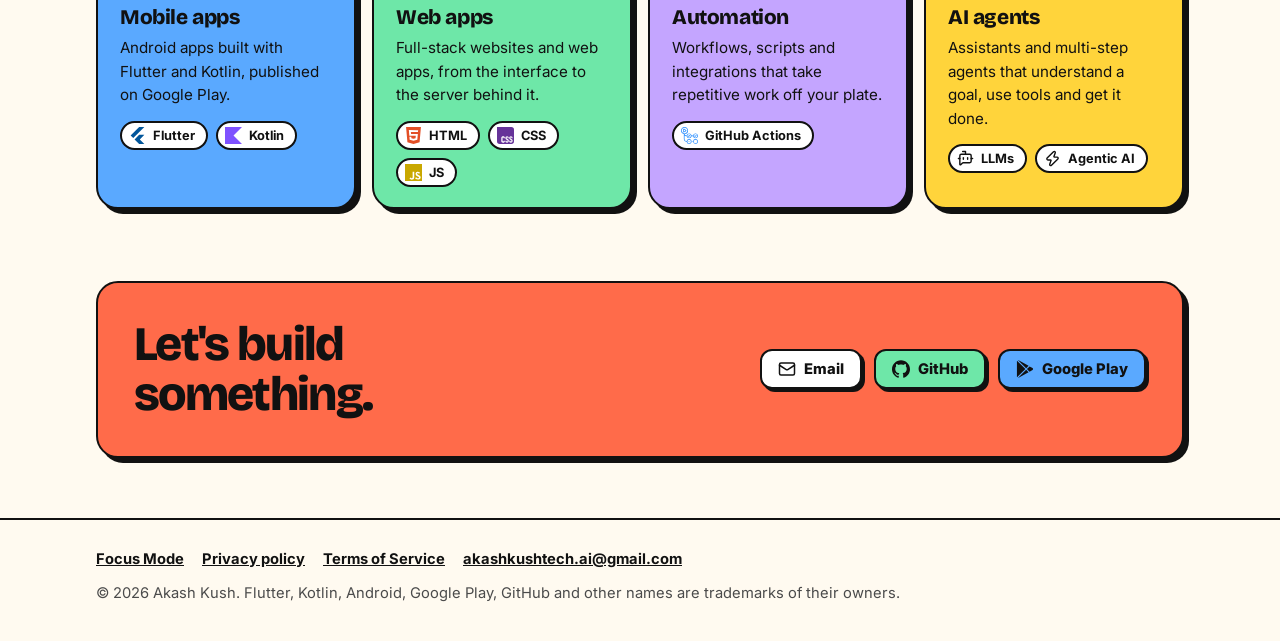
==== commit fc562126: "Add SK Career Academy No.1: project card, product page and privacy policy New paths only: /sk-career" ====
--- a/index.html
+++ b/index.html
@@ -94,6 +94,24 @@
             <span class="big">More apps<br>coming soon</span>
             <span class="small">apps · automations · AI agents</span>
           </div>
+          <div class="tile yellow project lift" style="grid-column:1/-1">
+            <span class="sticker">COMING SOON</span>
+            <div class="col">
+              <img class="appicon" src="/img/sk-career-academy.webp" alt="SK Career Academy icon" width="64" height="64">
+              <div>
+                <h3 class="title">SK Career Academy No.1</h3>
+                <p>The study app of SK Career Academy, Agra, for Class 9 to 12: free notes for everyone, protected notes and videos for enrolled students, and an admin panel for the academy.</p>
+                <div class="logos">
+                  <span class="logo-chip"><svg aria-hidden="true" style="color:#02569B"><use href="/icons.svg#brand-flutter" fill="currentColor"/></svg>Flutter</span>
+                  <span class="logo-chip"><svg aria-hidden="true" style="color:#3DDC84"><use href="/icons.svg#brand-android" fill="currentColor"/></svg>Android</span>
+                </div>
+              </div>
+              <div class="row" style="justify-content:flex-start;flex-wrap:wrap">
+                <a class="btn" href="/sk-career-academy/">View project <svg class="ico" aria-hidden="true"><use href="/icons.svg#arrow-up-right"/></svg></a>
+                <a class="btn white" href="/sk-career-academy/privacy/">Privacy policy</a>
+              </div>
+            </div>
+          </div>
         </div>
       </div>
     </section>
